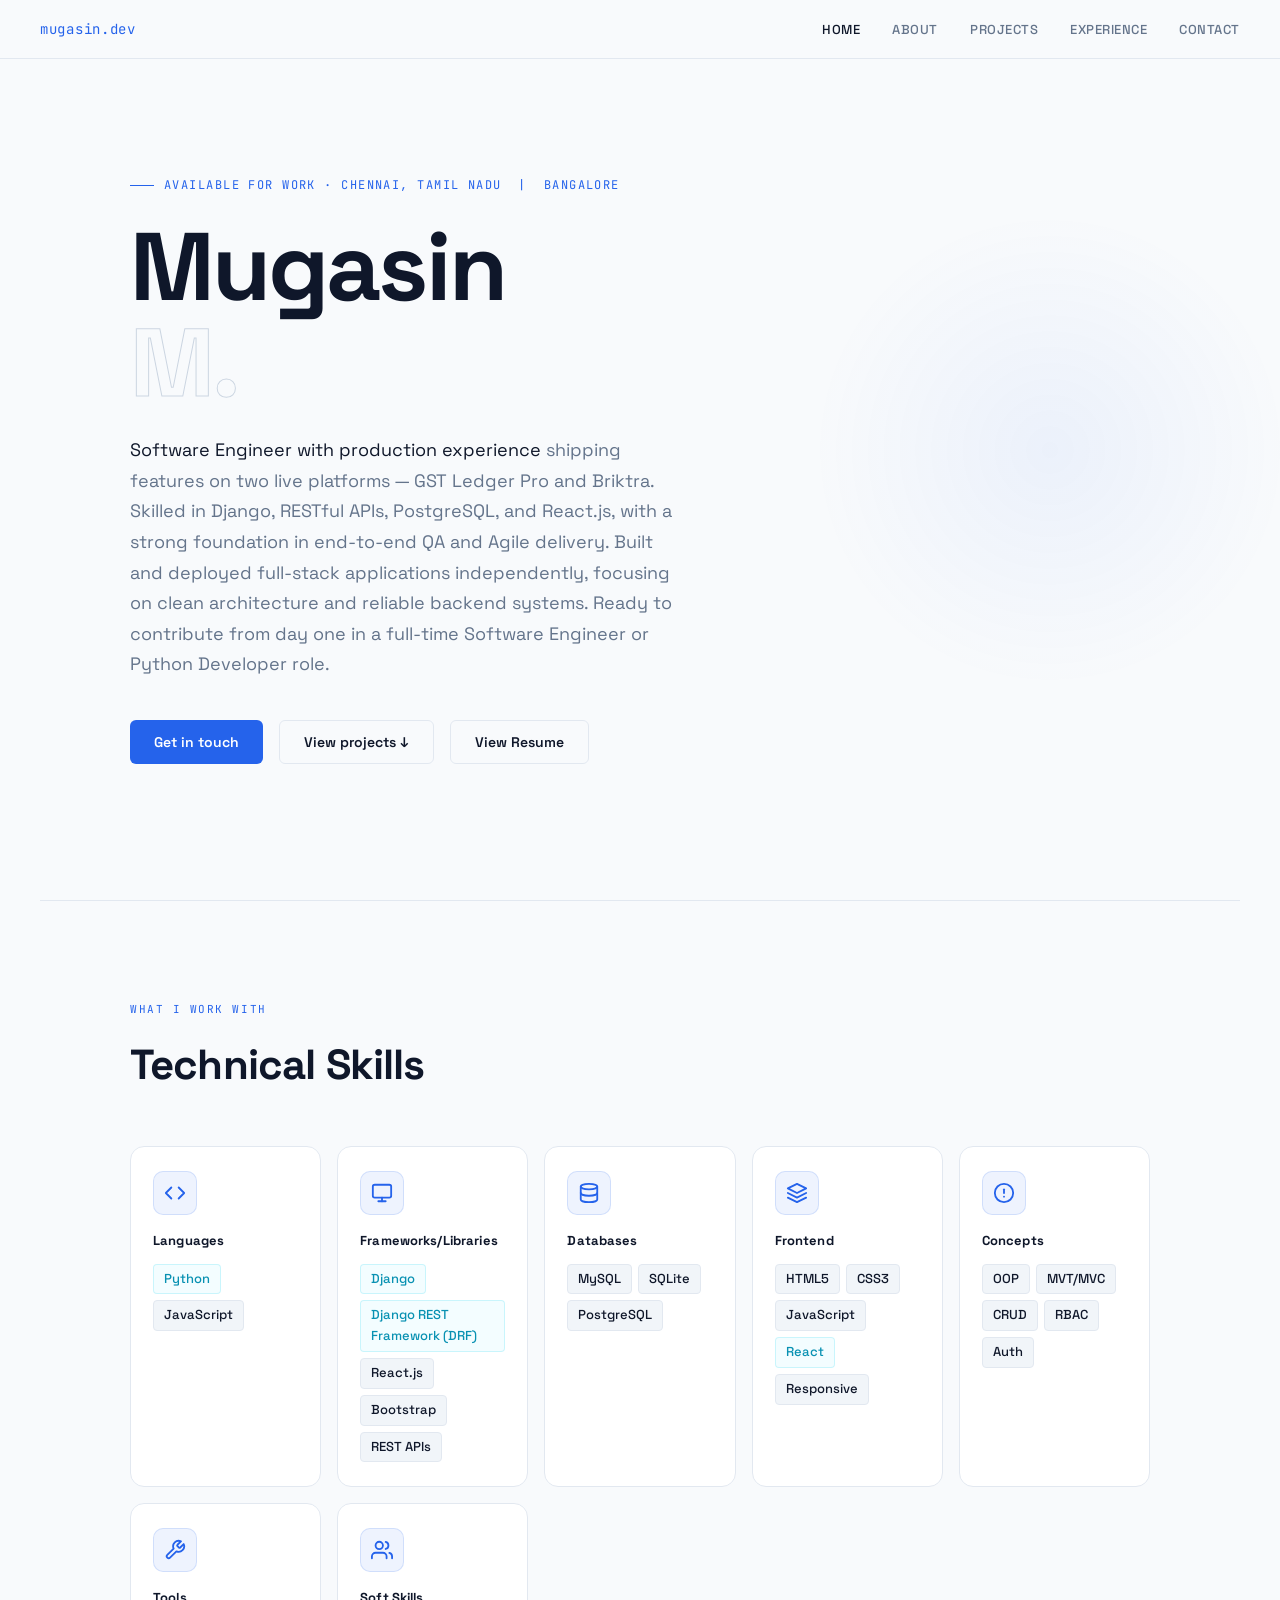
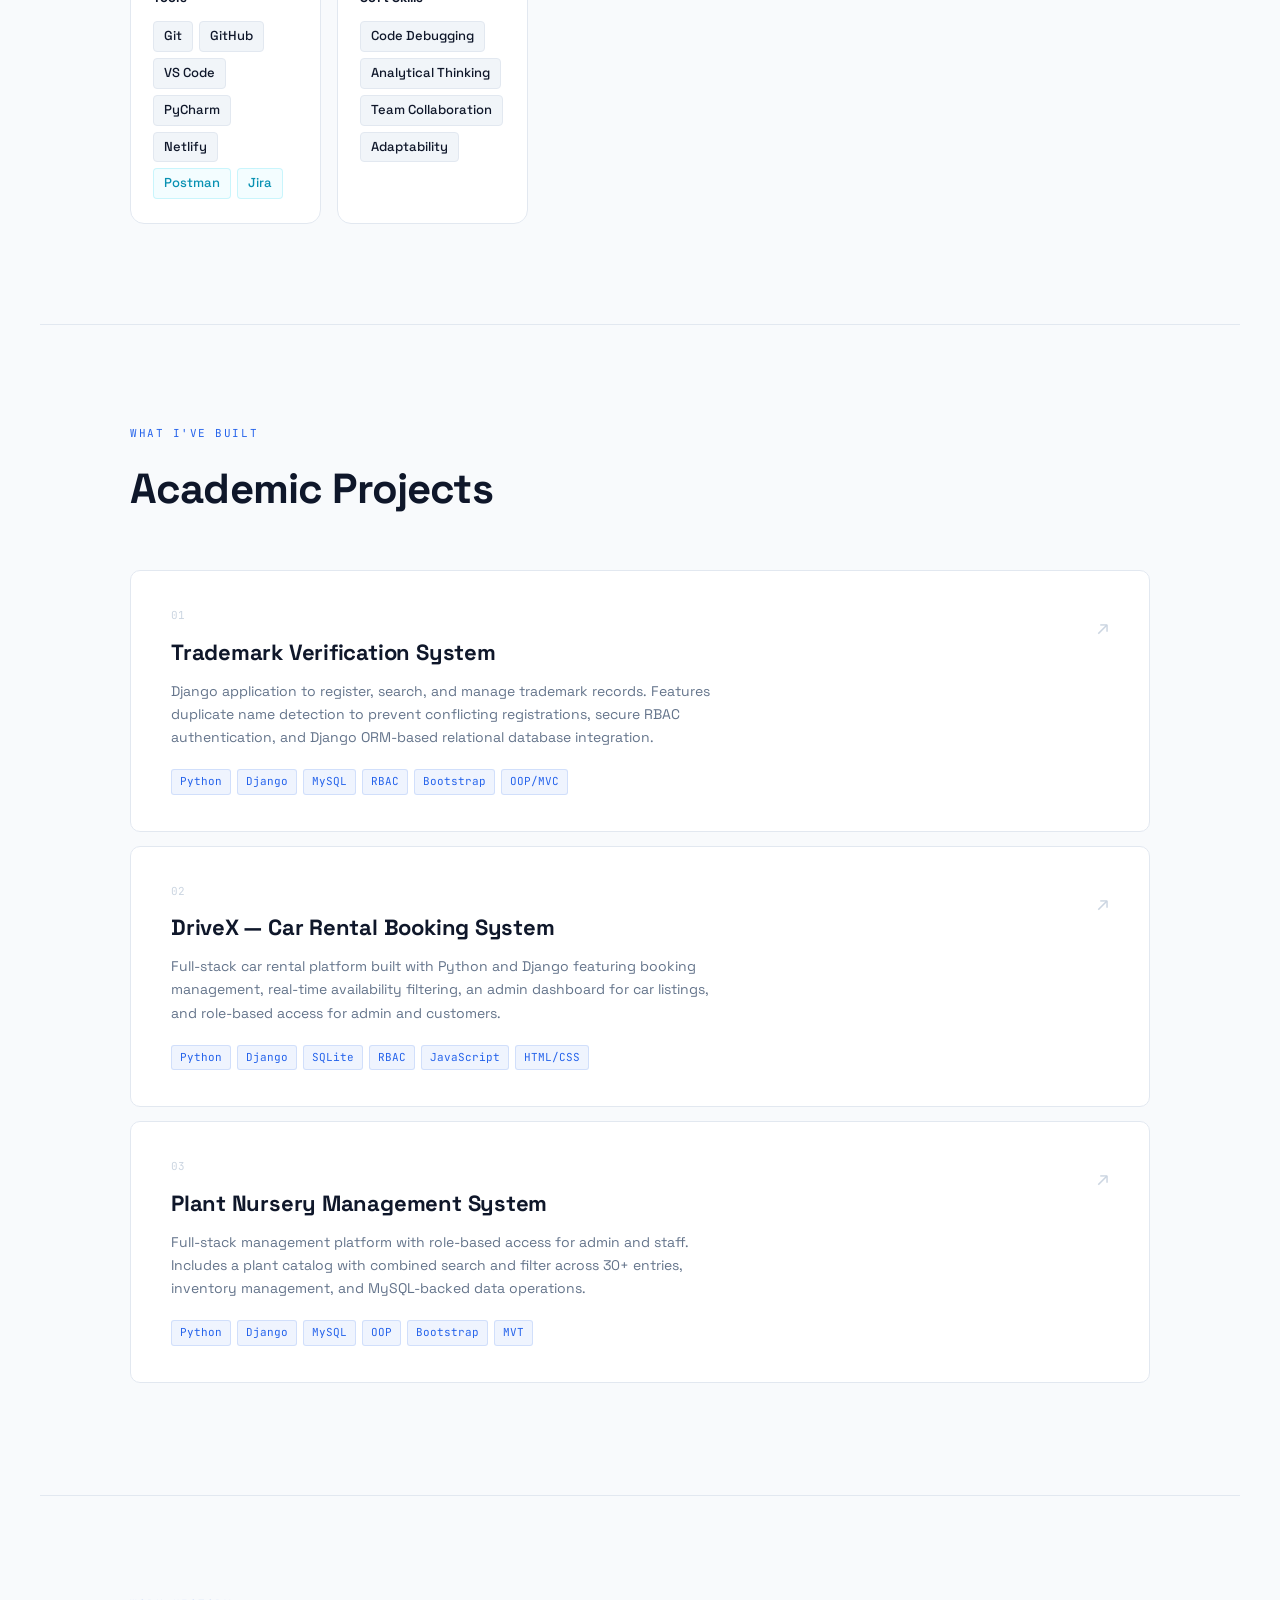
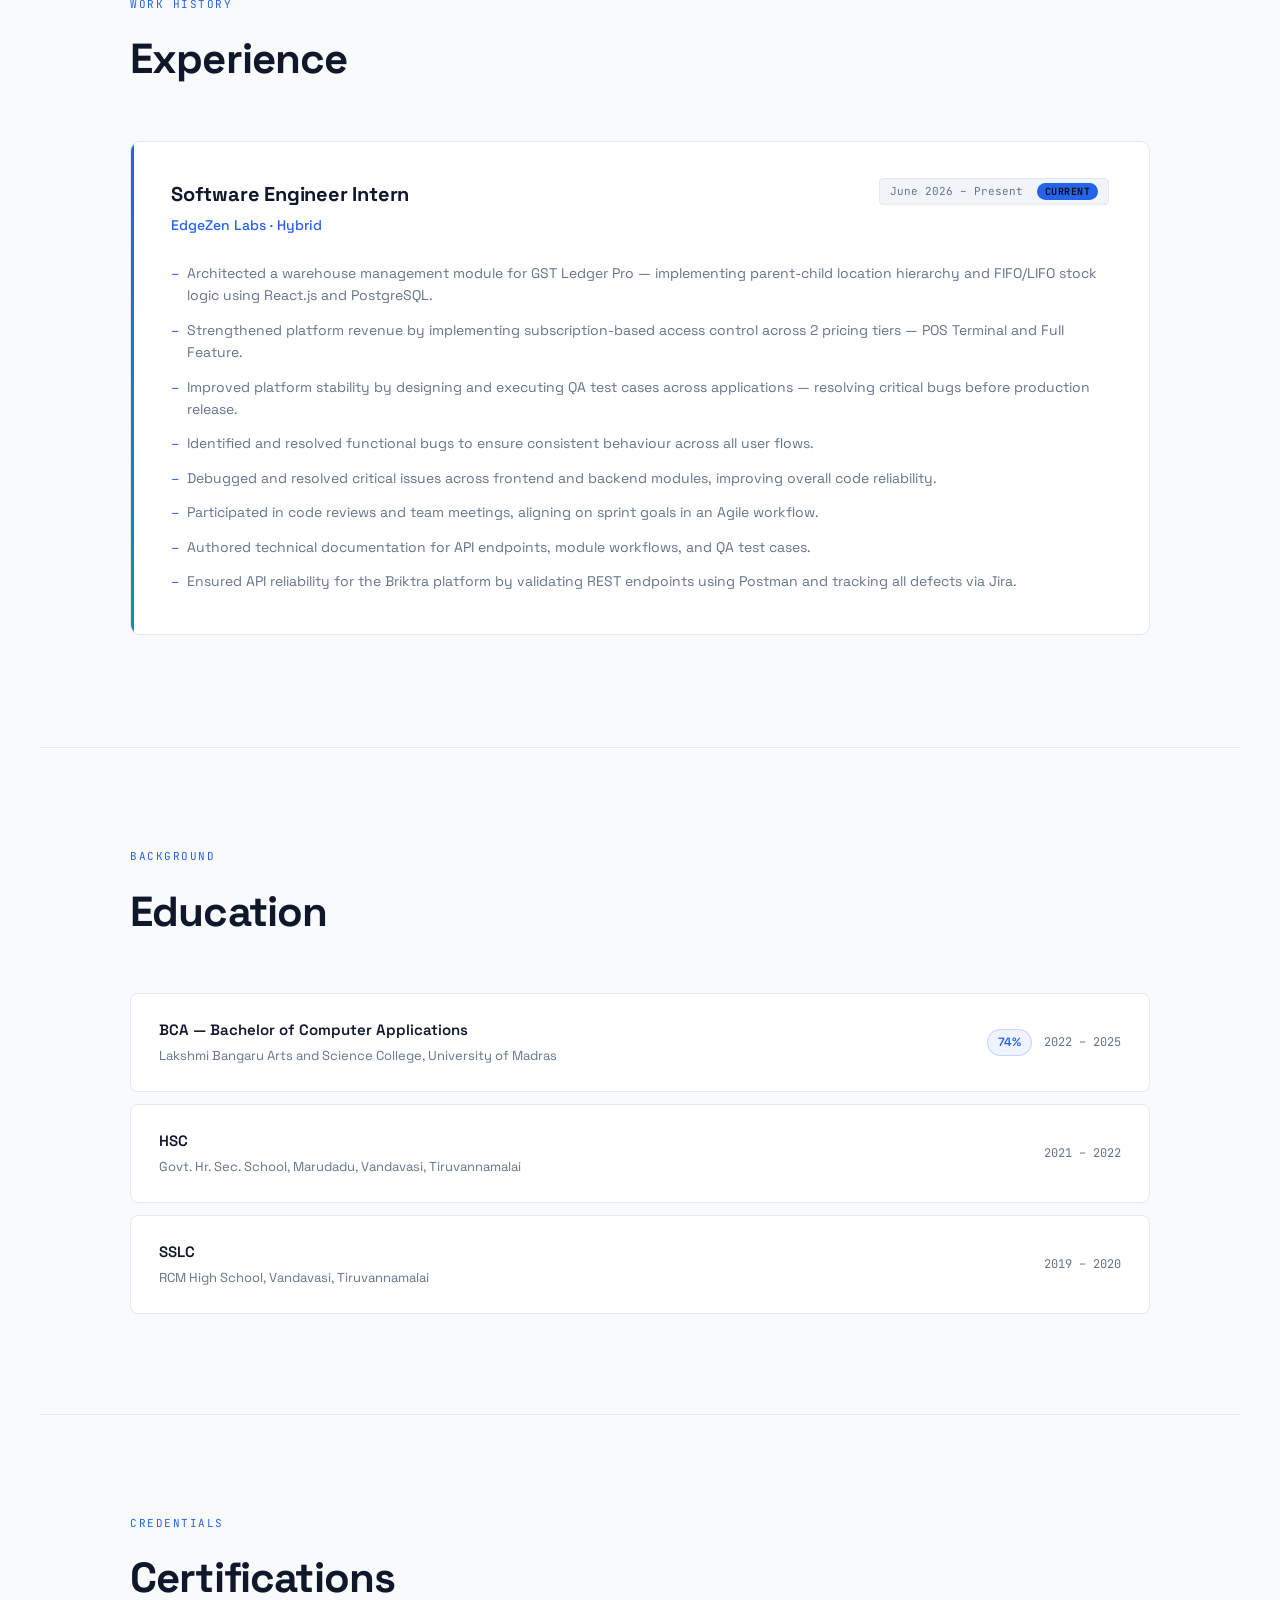
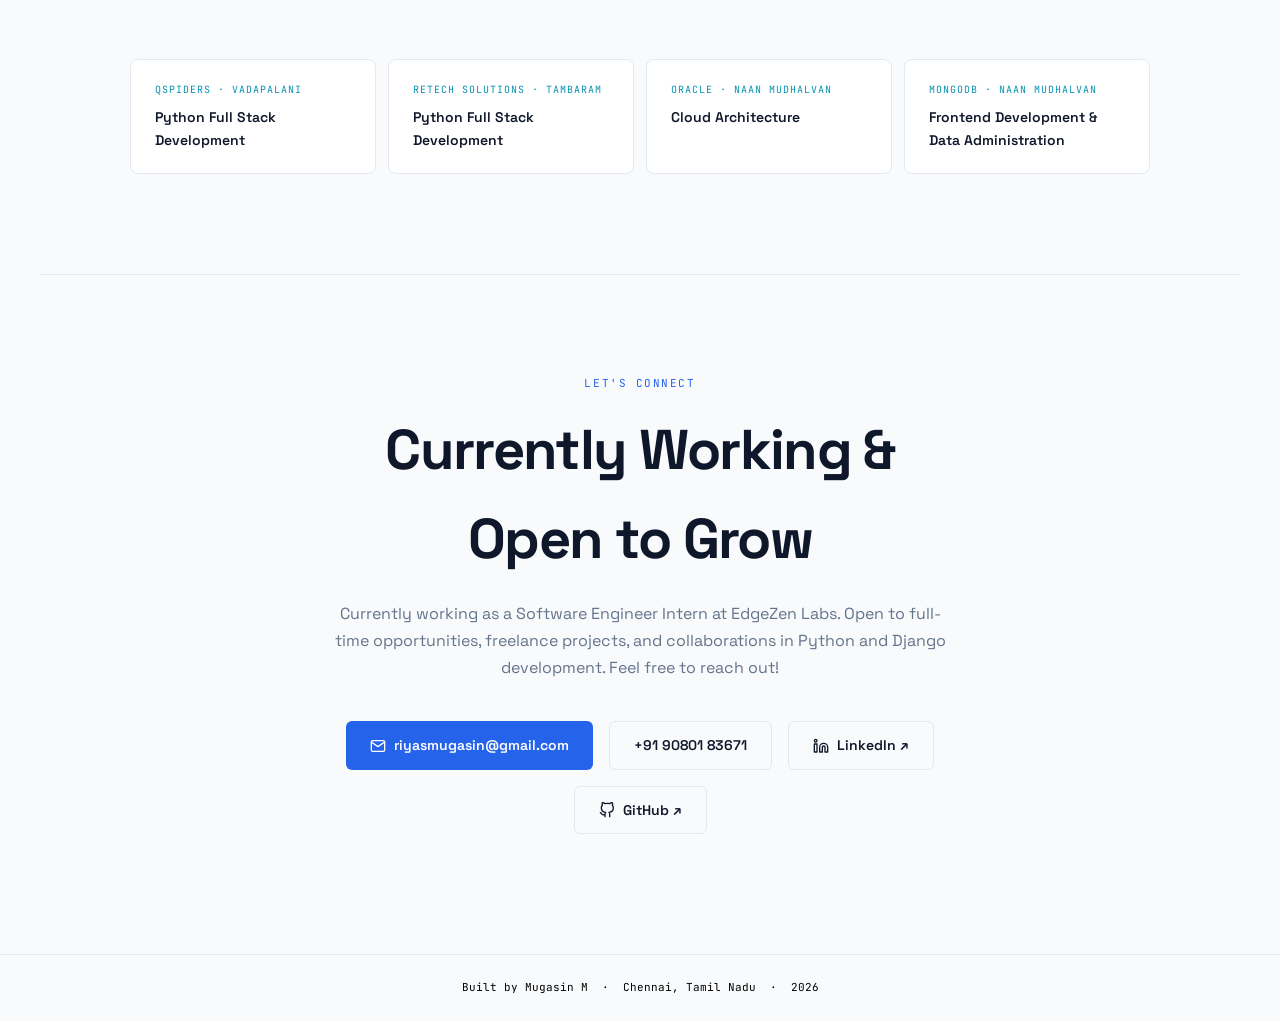
==== index.html @ c64a915b "first commit" ====
<!DOCTYPE html>
<html lang="en" data-theme="light">
<head>
<meta charset="UTF-8">
<meta name="viewport" content="width=device-width, initial-scale=1.0">
<title>Mugasin M — Software Engineer Intern</title>
<link rel="shortcut icon" href="favicon.ico" type="image/x-icon">
<link href="https://fonts.googleapis.com/css2?family=Space+Grotesk:wght@300;400;500;600;700&family=JetBrains+Mono:wght@400;500&display=swap" rel="stylesheet">
<link rel="stylesheet" href="style.css">
</head>
<body>

<nav>
  <div class="nav-logo">mugasin.dev</div>
  <ul class="nav-links">
    <li><a href="javascript:void(0)" onclick="navTo('home')">Home</a></li>
    <li><a href="javascript:void(0)" onclick="navTo('about')">About</a></li>
    <li><a href="javascript:void(0)" onclick="navTo('projects')">Projects</a></li>
    <li><a href="javascript:void(0)" onclick="navTo('experience')">Experience</a></li>
    <li><a href="javascript:void(0)" onclick="navTo('contact')">Contact</a></li>
  </ul>

  <button class="hamburger" id="hamburger" onclick="toggleMenu()" aria-label="Toggle menu">
    <span></span><span></span><span></span>
  </button>
</nav>

<!-- HERO -->
<div id="home" style="max-width:1100px;margin:0 auto;">
  <div class="hero">
    <div class="hero-tag">Available for work · Chennai, Tamil Nadu &nbsp;|&nbsp; Bangalore</div>
    <h1>
      <span class="name-first">Mugasin</span><br>
      <span class="name-last">M.</span>
    </h1>
    <p class="hero-desc">
      <span>Software Engineer with production experience</span> shipping features on two live platforms — GST Ledger Pro and Briktra.
      Skilled in Django, RESTful APIs, PostgreSQL, and React.js, with a strong foundation in end-to-end QA
      and Agile delivery. Built and deployed full-stack applications independently, focusing on clean architecture
      and reliable backend systems. Ready to contribute from day one in a full-time Software Engineer or Python Developer role.
    </p>
    <div class="hero-actions">
      <button class="btn btn-primary" onclick="openContact()">Get in touch</button>
      <button class="btn btn-outline" onclick="navTo('projects')">View projects ↓</button>
      <button class="btn btn-outline" onclick="openResume()">View Resume</button>
    </div>
  </div>
</div>

<hr class="divider">

<!-- SKILLS -->
<section id="about">
  <div class="section-eyebrow">What I work with</div>
  <h2 class="section-title">Technical Skills</h2>
  <div class="skills-grid">

    <div class="skill-cell">
      <div class="skill-icon">
        <svg width="22" height="22" viewBox="0 0 24 24" fill="none" stroke="var(--accent)" stroke-width="2" stroke-linecap="round" stroke-linejoin="round"><polyline points="16 18 22 12 16 6"/><polyline points="8 6 2 12 8 18"/></svg>
      </div>
      <div class="skill-cell-label">Languages</div>
      <div class="skill-tags">
        <span class="tag hl">Python</span>
        <span class="tag">JavaScript</span>
      </div>
    </div>

    <div class="skill-cell">
      <div class="skill-icon">
        <svg width="22" height="22" viewBox="0 0 24 24" fill="none" stroke="var(--accent)" stroke-width="2" stroke-linecap="round" stroke-linejoin="round"><rect x="2" y="3" width="20" height="14" rx="2"/><line x1="8" y1="21" x2="16" y2="21"/><line x1="12" y1="17" x2="12" y2="21"/></svg>
      </div>
      <div class="skill-cell-label">Frameworks/Libraries</div>
      <div class="skill-tags">
        <span class="tag hl">Django</span>
        <span class="tag hl">Django REST Framework (DRF)</span>
        <span class="tag">React.js</span>
        <span class="tag">Bootstrap</span>
        <span class="tag">REST APIs</span>

      </div>
    </div>

    <div class="skill-cell">
      <div class="skill-icon">
        <svg width="22" height="22" viewBox="0 0 24 24" fill="none" stroke="var(--accent)" stroke-width="2" stroke-linecap="round" stroke-linejoin="round"><ellipse cx="12" cy="5" rx="9" ry="3"/><path d="M21 12c0 1.66-4 3-9 3s-9-1.34-9-3"/><path d="M3 5v14c0 1.66 4 3 9 3s9-1.34 9-3V5"/></svg>
      </div>
      <div class="skill-cell-label">Databases</div>
      <div class="skill-tags">
        <span class="tag">MySQL</span>
        <span class="tag">SQLite</span>
        <span class="tag">PostgreSQL</span>
      </div>
    </div>

    <div class="skill-cell">
      <div class="skill-icon">
        <svg width="22" height="22" viewBox="0 0 24 24" fill="none" stroke="var(--accent)" stroke-width="2" stroke-linecap="round" stroke-linejoin="round"><path d="M12 2L2 7l10 5 10-5-10-5z"/><path d="M2 17l10 5 10-5"/><path d="M2 12l10 5 10-5"/></svg>
      </div>
      <div class="skill-cell-label">Frontend</div>
      <div class="skill-tags">
        <span class="tag">HTML5</span>
        <span class="tag">CSS3</span>
        <span class="tag">JavaScript</span>
        <span class="tag hl">React</span>
        <span class="tag">Responsive</span>
      </div>
    </div>

    <div class="skill-cell">
      <div class="skill-icon">
        <svg width="22" height="22" viewBox="0 0 24 24" fill="none" stroke="var(--accent)" stroke-width="2" stroke-linecap="round" stroke-linejoin="round"><circle cx="12" cy="12" r="10"/><line x1="12" y1="8" x2="12" y2="12"/><line x1="12" y1="16" x2="12.01" y2="16"/></svg>
      </div>
      <div class="skill-cell-label">Concepts</div>
      <div class="skill-tags">
        <span class="tag">OOP</span>
        <span class="tag">MVT/MVC</span>
        <span class="tag">CRUD</span>
        <span class="tag">RBAC</span>
        <span class="tag">Auth</span>
      </div>
    </div>

    <div class="skill-cell">
      <div class="skill-icon">
        <svg width="22" height="22" viewBox="0 0 24 24" fill="none" stroke="var(--accent)" stroke-width="2" stroke-linecap="round" stroke-linejoin="round"><path d="M14.7 6.3a1 1 0 0 0 0 1.4l1.6 1.6a1 1 0 0 0 1.4 0l3.77-3.77a6 6 0 0 1-7.94 7.94l-6.91 6.91a2.12 2.12 0 0 1-3-3l6.91-6.91a6 6 0 0 1 7.94-7.94l-3.76 3.76z"/></svg>
      </div>
      <div class="skill-cell-label">Tools</div>
      <div class="skill-tags">
        <span class="tag">Git</span>
        <span class="tag">GitHub</span>
        <span class="tag">VS Code</span>
        <span class="tag">PyCharm</span>
        <span class="tag">Netlify</span>
        <span class="tag hl">Postman</span>
        <span class="tag hl">Jira</span>
      </div>
    </div>

    <div class="skill-cell">
      <div class="skill-icon">
        <svg width="22" height="22" viewBox="0 0 24 24" fill="none" stroke="var(--accent)" stroke-width="2" stroke-linecap="round" stroke-linejoin="round"><path d="M17 21v-2a4 4 0 0 0-4-4H5a4 4 0 0 0-4 4v2"/><circle cx="9" cy="7" r="4"/><path d="M23 21v-2a4 4 0 0 0-3-3.87"/><path d="M16 3.13a4 4 0 0 1 0 7.75"/></svg>
      </div>
      <div class="skill-cell-label">Soft Skills</div>
      <div class="skill-tags">
        <span class="tag">Code Debugging</span>
        <span class="tag">Analytical Thinking</span>
        <span class="tag">Team Collaboration</span>
        <span class="tag">Adaptability</span>
      </div>
    </div>

  </div>
</section>

<hr class="divider">

<!-- PROJECTS -->
<section id="projects">
  <div class="section-eyebrow">What I've built</div>
  <h2 class="section-title">Academic Projects</h2>
  <div class="projects-list">

    <div class="project-card" onclick="openProject(0)" role="button" tabindex="0" aria-label="View Trademark Verification System details">
      <div>
        <div class="project-num">01</div>
        <div class="project-name">Trademark Verification System</div>
        <p class="project-desc">
          Django application to register, search, and manage trademark records. Features duplicate name detection to prevent conflicting registrations, secure RBAC authentication, and Django ORM-based relational database integration.
        </p>
        <div class="project-stack">
          <span class="stack-chip">Python</span>
          <span class="stack-chip">Django</span>
          <span class="stack-chip">MySQL</span>
          <span class="stack-chip">RBAC</span>
          <span class="stack-chip">Bootstrap</span>
          <span class="stack-chip">OOP/MVC</span>
        </div>
      </div>
      <div class="project-arrow">↗</div>
    </div>

    <div class="project-card" onclick="openProject(1)" role="button" tabindex="0" aria-label="View DriveX Car Rental Booking System details">
      <div>
        <div class="project-num">02</div>
        <div class="project-name">DriveX — Car Rental Booking System</div>
        <p class="project-desc">
          Full-stack car rental platform built with Python and Django featuring booking management, real-time availability filtering, an admin dashboard for car listings, and role-based access for admin and customers.
        </p>
        <div class="project-stack">
          <span class="stack-chip">Python</span>
          <span class="stack-chip">Django</span>
          <span class="stack-chip">SQLite</span>
          <span class="stack-chip">RBAC</span>
          <span class="stack-chip">JavaScript</span>
          <span class="stack-chip">HTML/CSS</span>
        </div>
      </div>
      <div class="project-arrow">↗</div>
    </div>

    <div class="project-card" onclick="openProject(2)" role="button" tabindex="0" aria-label="View Plant Nursery Management System details">
      <div>
        <div class="project-num">03</div>
        <div class="project-name">Plant Nursery Management System</div>
        <p class="project-desc">
          Full-stack management platform with role-based access for admin and staff. Includes a plant catalog with combined search and filter across 30+ entries, inventory management, and MySQL-backed data operations.
        </p>
        <div class="project-stack">
          <span class="stack-chip">Python</span>
          <span class="stack-chip">Django</span>
          <span class="stack-chip">MySQL</span>
          <span class="stack-chip">OOP</span>
          <span class="stack-chip">Bootstrap</span>
          <span class="stack-chip">MVT</span>
        </div>
      </div>
      <div class="project-arrow">↗</div>
    </div>

    

  </div>
</section>

<hr class="divider">

<!-- EXPERIENCE -->
<section id="experience">
  <div class="section-eyebrow">Work history</div>
  <h2 class="section-title">Experience</h2>

  <!-- EdgeZen Labs - Current -->
  <div class="exp-card" style="margin-bottom:12px;">
    <div class="exp-meta">
      <div>
        <div class="exp-role">Software Engineer Intern</div>
        <div class="exp-company">EdgeZen Labs · Hybrid</div>
      </div>
      <div class="exp-date">June 2026 – Present &nbsp;<span style="background:var(--accent);color:#0B0E13;font-size:10px;font-weight:700;padding:2px 8px;border-radius:20px;letter-spacing:0.05em;">CURRENT</span></div>
    </div>
    <ul class="exp-bullets">
      <li>Architected a warehouse management module for GST Ledger Pro — implementing parent-child location hierarchy and FIFO/LIFO stock logic using React.js and PostgreSQL.</li>
      <li>Strengthened platform revenue by implementing subscription-based access control across 2 pricing tiers — POS Terminal and Full Feature.</li>
      <li>Improved platform stability by designing and executing QA test cases across applications — resolving critical bugs before production release.</li>
      <li>Identified and resolved functional bugs to ensure consistent behaviour across all user flows.</li>
      <li>Debugged and resolved critical issues across frontend and backend modules, improving overall code reliability.</li>
      <li>Participated in code reviews and team meetings, aligning on sprint goals in an Agile workflow.</li>
      <li>Authored technical documentation for API endpoints, module workflows, and QA test cases.</li>
      <li>Ensured API reliability for the Briktra platform by validating REST endpoints using Postman and tracking all defects via Jira.</li>
    </ul>
  </div>
</section>

<hr class="divider">

<!-- EDUCATION -->
<section id="education">
  <div class="section-eyebrow">Background</div>
  <h2 class="section-title">Education</h2>
  <div class="edu-grid">
    <div class="edu-item">
      <div>
        <div class="edu-degree">BCA — Bachelor of Computer Applications</div>
        <div class="edu-school">Lakshmi Bangaru Arts and Science College, University of Madras</div>
      </div>
      <div style="display:flex;align-items:center;gap:12px;flex-wrap:wrap;">
        <span class="edu-badge">74%</span>
        <span class="edu-year">2022 – 2025</span>
      </div>
    </div>
    <div class="edu-item">
      <div>
        <div class="edu-degree">HSC</div>
        <div class="edu-school">Govt. Hr. Sec. School, Marudadu, Vandavasi, Tiruvannamalai</div>
      </div>
      <span class="edu-year">2021 – 2022</span>
    </div>
    <div class="edu-item">
      <div>
        <div class="edu-degree">SSLC</div>
        <div class="edu-school">RCM High School, Vandavasi, Tiruvannamalai</div>
      </div>
      <span class="edu-year">2019 – 2020</span>
    </div>
  </div>
</section>

<hr class="divider">

<!-- CERTIFICATIONS -->
<section id="certifications">
  <div class="section-eyebrow">Credentials</div>
  <h2 class="section-title">Certifications</h2>
  <div class="certs-grid">
    <div class="cert-card">
      <div class="cert-issuer">QSpiders · Vadapalani</div>
      <div class="cert-name">Python Full Stack Development</div>
    </div>
    <div class="cert-card">
      <div class="cert-issuer">RETECH Solutions · Tambaram</div>
      <div class="cert-name">Python Full Stack Development</div>
    </div>
    <div class="cert-card">
      <div class="cert-issuer">Oracle · Naan Mudhalvan</div>
      <div class="cert-name">Cloud Architecture</div>
    </div>
    <div class="cert-card">
      <div class="cert-issuer">MongoDB · Naan Mudhalvan</div>
      <div class="cert-name">Frontend Development & Data Administration</div>
    </div>
  </div>
</section>

<hr class="divider">

<!-- CONTACT -->
<div class="contact-section" id="contact">
  <div class="section-eyebrow" style="justify-content:center;display:flex;">Let's connect</div>
  <h2 class="contact-title">Currently Working & Open to Grow</h2>
  <p class="contact-sub">
    Currently working as a Software Engineer Intern at EdgeZen Labs. Open to full-time opportunities,
    freelance projects, and collaborations in Python and Django development.
    Feel free to reach out!
  </p>
  <div class="contact-links">
    <a href="https://mail.google.com/mail/?view=cm&to=riyasmugasin@gmail.com&su=Opportunity%20for%20Mugasin%20M&body=Hi%20Mugasin%2C%0A%0A" target="_blank" rel="noopener" class="btn btn-primary" style="display:inline-flex;align-items:center;gap:8px;"><svg width="16" height="16" viewBox="0 0 24 24" fill="none" stroke="currentColor" stroke-width="2" stroke-linecap="round" stroke-linejoin="round"><path d="M4 4h16c1.1 0 2 .9 2 2v12c0 1.1-.9 2-2 2H4c-1.1 0-2-.9-2-2V6c0-1.1.9-2 2-2z"/><polyline points="22,6 12,13 2,6"/></svg> riyasmugasin@gmail.com</a>
    <a href="tel:+919080183671" class="btn btn-outline">+91 90801 83671</a>
    <a href="https://www.linkedin.com/in/mugasin-m-12b684316" target="_blank" rel="noopener" class="btn btn-outline" style="display:inline-flex;align-items:center;gap:8px;"><svg width="16" height="16" viewBox="0 0 24 24" fill="none" stroke="currentColor" stroke-width="2" stroke-linecap="round" stroke-linejoin="round"><path d="M16 8a6 6 0 0 1 6 6v7h-4v-7a2 2 0 0 0-2-2 2 2 0 0 0-2 2v7h-4v-7a6 6 0 0 1 6-6z"/><rect x="2" y="9" width="4" height="12"/><circle cx="4" cy="4" r="2"/></svg> LinkedIn ↗</a>
    <a href="https://github.com/MUGASIN" target="_blank" rel="noopener" class="btn btn-outline" style="display:inline-flex;align-items:center;gap:8px;"><svg width="16" height="16" viewBox="0 0 24 24" fill="none" stroke="currentColor" stroke-width="2" stroke-linecap="round" stroke-linejoin="round"><path d="M9 19c-5 1.5-5-2.5-7-3m14 6v-3.87a3.37 3.37 0 0 0-.94-2.61c3.14-.35 6.44-1.54 6.44-7A5.44 5.44 0 0 0 20 4.77 5.07 5.07 0 0 0 19.91 1S18.73.65 16 2.48a13.38 13.38 0 0 0-7 0C6.27.65 5.09 1 5.09 1A5.07 5.07 0 0 0 5 4.77a5.44 5.44 0 0 0-1.5 3.78c0 5.42 3.3 6.61 6.44 7A3.37 3.37 0 0 0 9 18.13V22"/></svg> GitHub ↗</a>
  </div>
</div>

<footer>
  Built by Mugasin M &nbsp;·&nbsp; Chennai, Tamil Nadu &nbsp;·&nbsp; 2026
</footer>

<!-- PROJECT MODAL -->
<div id="project-modal" class="modal-overlay" onclick="closeModal('project-modal')">
  <div class="modal-box" onclick="event.stopPropagation()">
    <button class="modal-close" onclick="closeModal('project-modal')">✕</button>
    <div id="modal-num" class="project-num" style="margin-bottom:10px;"></div>
    <h3 id="modal-name" class="modal-title"></h3>
    <p id="modal-desc" class="modal-desc"></p>
    <div id="modal-features" class="modal-features"></div>
    <div id="modal-stack" class="project-stack" style="margin-top:20px;"></div>
    <div class="modal-actions">
      <button id="modal-github" class="btn btn-outline" style="font-size:13px;" onclick="openGitHub()">View on GitHub ↗</button>
    </div>
  </div>
</div>

<!-- CONTACT MODAL -->
<div id="contact-modal" class="modal-overlay" onclick="closeModal('contact-modal')">
  <div class="modal-box" onclick="event.stopPropagation()">
    <button class="modal-close" onclick="closeModal('contact-modal')">✕</button>
    <div class="section-eyebrow" style="margin-bottom:8px;">Let's connect</div>
    <h3 class="modal-title">Get in touch</h3>
    <p class="modal-desc">I'm actively looking for entry-level Python/Django roles in Chennai. Reach out via any channel below.</p>
    <div class="contact-options">
      <button class="contact-option" onclick="handleContact('email')">
        <span class="contact-icon"><svg width="18" height="18" viewBox="0 0 24 24" fill="none" stroke="currentColor" stroke-width="2" stroke-linecap="round" stroke-linejoin="round"><path d="M4 4h16c1.1 0 2 .9 2 2v12c0 1.1-.9 2-2 2H4c-1.1 0-2-.9-2-2V6c0-1.1.9-2 2-2z"/><polyline points="22,6 12,13 2,6"/></svg></span>
        <div>
          <div class="contact-option-label">Email</div>
          <div class="contact-option-val">riyasmugasin@gmail.com</div>
        </div>
      </a>
      <button class="contact-option" onclick="handleContact('phone')">
        <span class="contact-icon"><svg width="18" height="18" viewBox="0 0 24 24" fill="none" stroke="currentColor" stroke-width="2" stroke-linecap="round" stroke-linejoin="round"><path d="M22 16.92v3a2 2 0 0 1-2.18 2 19.79 19.79 0 0 1-8.63-3.07A19.5 19.5 0 0 1 4.69 13a19.79 19.79 0 0 1-3.07-8.67A2 2 0 0 1 3.6 2.18h3a2 2 0 0 1 2 1.72c.127.96.361 1.903.7 2.81a2 2 0 0 1-.45 2.11L7.91 9.91a16 16 0 0 0 6.09 6.09l1.27-1.27a2 2 0 0 1 2.11-.45c.907.339 1.85.573 2.81.7A2 2 0 0 1 22 16.92z"/></svg></span>
        <div>
          <div class="contact-option-label">Phone</div>
          <div class="contact-option-val">+91 90801 83671</div>
        </div>
      </a>
      <button class="contact-option" onclick="handleContact('linkedin')">
        <span class="contact-icon"><svg width="18" height="18" viewBox="0 0 24 24" fill="none" stroke="currentColor" stroke-width="2" stroke-linecap="round" stroke-linejoin="round"><path d="M16 8a6 6 0 0 1 6 6v7h-4v-7a2 2 0 0 0-2-2 2 2 0 0 0-2 2v7h-4v-7a6 6 0 0 1 6-6z"/><rect x="2" y="9" width="4" height="12"/><circle cx="4" cy="4" r="2"/></svg></span>
        <div>
          <div class="contact-option-label">LinkedIn</div>
          <div class="contact-option-val">mugasin-m-12b684316</div>
        </div>
      </a>
      <button class="contact-option" onclick="handleContact('github')">
        <span class="contact-icon"><svg width="18" height="18" viewBox="0 0 24 24" fill="none" stroke="currentColor" stroke-width="2" stroke-linecap="round" stroke-linejoin="round"><path d="M9 19c-5 1.5-5-2.5-7-3m14 6v-3.87a3.37 3.37 0 0 0-.94-2.61c3.14-.35 6.44-1.54 6.44-7A5.44 5.44 0 0 0 20 4.77 5.07 5.07 0 0 0 19.91 1S18.73.65 16 2.48a13.38 13.38 0 0 0-7 0C6.27.65 5.09 1 5.09 1A5.07 5.07 0 0 0 5 4.77a5.44 5.44 0 0 0-1.5 3.78c0 5.42 3.3 6.61 6.44 7A3.37 3.37 0 0 0 9 18.13V22"/></svg></span>
        <div>
          <div class="contact-option-label">GitHub</div>
          <div class="contact-option-val">github.com/MUGASIN</div>
        </div>
      </a>
    </div>
    <div class="modal-actions">
      <button class="btn btn-primary" style="width:100%;justify-content:center;" onclick="sendEmail()">Send an email</button>
    </div>
  </div>
</div>

  <script src="script.js"></script>
</body>
</html>
---- style.css ----
:root {
    --bg: #F8FAFC;
    --surface: #FFFFFF;
    --surface2: #F1F5F9;
    --border: #E2E8F0;
    --accent: #2563EB;
    --accent2: #0891B2;
    --text: #0F172A;
    --muted: #64748B;
    --dim: #CBD5E1;
  }

  *, *::before, *::after { box-sizing: border-box; margin: 0; padding: 0; }

  html {
    scroll-behavior: smooth;
    overflow-x: hidden;
    width: 100%;
    max-width: 100%;
  }

  body {
    background: var(--bg);
    color: var(--text);
    font-family: 'Space Grotesk', sans-serif;
    font-size: 16px;
    line-height: 1.6;
    overflow-x: hidden;
    width: 100%;
    max-width: 100%;
    position: relative;
  }

  /* NAV */
  nav {
    position: fixed; top: 0; left: 0; right: 0;
    z-index: 100;
    display: flex; align-items: center; justify-content: space-between;
    padding: 16px 40px;
    background: rgba(11,14,19,0.85);
    backdrop-filter: blur(12px);
    border-bottom: 1px solid var(--border);
  }
  .nav-logo {
    font-family: 'JetBrains Mono', monospace;
    font-size: 14px;
    color: var(--accent);
    letter-spacing: 0.05em;
  }
  .nav-links { display: flex; gap: 32px; list-style: none; }
  .nav-links a {
    color: var(--muted);
    text-decoration: none;
    font-size: 13px;
    font-weight: 500;
    letter-spacing: 0.04em;
    text-transform: uppercase;
    transition: color 0.2s;
  }
  .nav-links a:hover { color: var(--text); }

  /* HERO */
  .hero {
    min-height: 100vh;
    display: flex; flex-direction: column; justify-content: center;
    padding: 120px 40px 80px;
    max-width: 1100px;
    margin: 0 auto;
    position: relative;
  }
  .hero-tag {
    font-family: 'JetBrains Mono', monospace;
    font-size: 12px;
    color: var(--accent);
    letter-spacing: 0.12em;
    text-transform: uppercase;
    margin-bottom: 24px;
    display: flex; align-items: center; gap: 10px;
  }
  .hero-tag::before {
    content: '';
    display: inline-block;
    width: 24px; height: 1px;
    background: var(--accent);
  }
  h1 {
    font-size: clamp(48px, 8vw, 96px);
    font-weight: 700;
    line-height: 1.0;
    letter-spacing: -0.03em;
    margin-bottom: 24px;
  }
  h1 .name-first { color: var(--text); }
  h1 .name-last {
    color: transparent;
    -webkit-text-stroke: 1px var(--dim);
  }
  .hero-desc {
    font-size: 18px;
    color: var(--muted);
    max-width: 560px;
    line-height: 1.7;
    margin-bottom: 40px;
  }
  .hero-desc span { color: var(--text); }
  .hero-actions { display: flex; gap: 16px; flex-wrap: wrap; }
  .btn {
    display: inline-flex; align-items: center; gap: 8px;
    padding: 12px 24px;
    border-radius: 6px;
    font-family: 'Space Grotesk', sans-serif;
    font-size: 14px;
    font-weight: 600;
    text-decoration: none;
    cursor: pointer;
    transition: all 0.2s;
    border: none;
  }
  .btn-primary {
    background: var(--accent);
    color: #FFFFFF;
  }
  .btn-primary:hover { filter: brightness(1.1); transform: translateY(-1px); }
  .btn-outline {
    background: transparent;
    color: var(--text);
    border: 1px solid var(--border);
  }
  .btn-outline:hover { border-color: var(--muted); }

  .hero-stats {
    display: flex; gap: 48px; margin-top: 64px;
    flex-wrap: wrap;
  }
  .stat-item { }
  .stat-num {
    font-size: 36px;
    font-weight: 700;
    color: var(--accent);
    line-height: 1;
  }
  .stat-label {
    font-size: 12px;
    color: var(--muted);
    letter-spacing: 0.06em;
    text-transform: uppercase;
    margin-top: 4px;
  }

  /* Grid bg decoration */
  .hero::after {
    content: '';
    position: absolute; right: -100px; top: 50%; transform: translateY(-50%);
    width: 480px; height: 480px;
    background: radial-gradient(circle, rgba(37,99,235,0.06) 0%, transparent 70%);
    pointer-events: none;
  }

  /* SECTIONS */
  section {
    padding: 100px 40px;
    max-width: 1100px;
    margin: 0 auto;
  }
  .section-eyebrow {
    font-family: 'JetBrains Mono', monospace;
    font-size: 11px;
    color: var(--accent);
    letter-spacing: 0.14em;
    text-transform: uppercase;
    margin-bottom: 12px;
  }
  .section-title {
    font-size: clamp(28px, 4vw, 42px);
    font-weight: 700;
    letter-spacing: -0.02em;
    margin-bottom: 48px;
    color: var(--text);
  }
  .divider {
    border: none;
    border-top: 1px solid var(--border);
    margin: 0 40px;
  }

  /* SKILLS */
  .skills-grid {
    display: grid;
    grid-template-columns: repeat(auto-fit, minmax(160px, 1fr));
    gap: 16px;
  }
  .skill-cell {
    background: var(--surface);
    border: 1px solid var(--border);
    border-radius: 14px;
    padding: 24px 22px;
    transition: border-color 0.25s, transform 0.25s, box-shadow 0.25s;
    position: relative;
    overflow: hidden;
  }
  .skill-cell::before {
    content: '';
    position: absolute; top: 0; left: 0; right: 0;
    height: 3px;
    background: linear-gradient(90deg, var(--accent), var(--accent2));
    opacity: 0;
    transition: opacity 0.25s;
  }
  .skill-cell:hover {
    border-color: var(--accent);
    transform: translateY(-4px);
    box-shadow: 0 8px 24px rgba(0,0,0,0.2);
  }
  .skill-cell:hover::before { opacity: 1; }
  .skill-icon {
    width: 44px; height: 44px;
    border-radius: 10px;
    background: rgba(37,99,235,0.08);
    border: 1px solid rgba(37,99,235,0.15);
    display: flex; align-items: center; justify-content: center;
    margin-bottom: 16px;
    font-size: 20px;
  }
  .skill-cell-label {
    font-size: 13px;
    font-weight: 700;
    color: var(--text);
    letter-spacing: 0.01em;
    margin-bottom: 12px;
  }
  .skill-tags { display: flex; flex-wrap: wrap; gap: 6px; }
  .tag {
    font-size: 13px;
    font-weight: 500;
    padding: 4px 10px;
    border-radius: 4px;
    background: var(--surface2);
    color: var(--text);
    border: 1px solid var(--border);
  }
  .tag.hl { color: var(--accent2); border-color: rgba(34,211,238,0.2); background: rgba(34,211,238,0.05); }

  /* PROJECTS */
  .projects-list { display: flex; flex-direction: column; gap: 2px; }
  .project-card {
    background: var(--surface);
    border: 1px solid var(--border);
    border-radius: 10px;
    padding: 36px 40px;
    display: grid;
    grid-template-columns: 1fr auto;
    gap: 24px;
    align-items: start;
    transition: border-color 0.2s, background 0.2s;
    text-decoration: none;
    color: inherit;
    margin-bottom: 12px;
  }
  .project-card:hover {
    border-color: var(--accent);
    background: var(--surface2);
  }
  .project-num {
    font-family: 'JetBrains Mono', monospace;
    font-size: 11px;
    color: var(--dim);
    margin-bottom: 10px;
  }
  .project-name {
    font-size: 22px;
    font-weight: 700;
    letter-spacing: -0.01em;
    margin-bottom: 10px;
  }
  .project-desc {
    font-size: 14px;
    color: var(--muted);
    line-height: 1.65;
    max-width: 560px;
    margin-bottom: 20px;
  }
  .project-stack { display: flex; flex-wrap: wrap; gap: 6px; }
  .stack-chip {
    font-family: 'JetBrains Mono', monospace;
    font-size: 11px;
    padding: 3px 8px;
    border-radius: 3px;
    background: rgba(37,99,235,0.07);
    color: var(--accent);
    border: 1px solid rgba(37,99,235,0.15);
  }
  .project-arrow {
    font-size: 20px;
    color: var(--dim);
    transition: color 0.2s, transform 0.2s;
    margin-top: 4px;
  }
  .project-card:hover .project-arrow { color: var(--accent); transform: translate(2px,-2px); }

  /* EXPERIENCE */
  .exp-card {
    border: 1px solid var(--border);
    border-radius: 10px;
    padding: 36px 40px;
    background: var(--surface);
    position: relative;
    overflow: hidden;
  }
  .exp-card::before {
    content: '';
    position: absolute; left: 0; top: 0; bottom: 0;
    width: 3px;
    background: linear-gradient(to bottom, var(--accent), var(--accent2));
  }
  .exp-meta {
    display: flex; justify-content: space-between; align-items: flex-start;
    flex-wrap: wrap; gap: 12px;
    margin-bottom: 20px;
  }
  .exp-role { font-size: 20px; font-weight: 700; letter-spacing: -0.01em; }
  .exp-company { color: var(--accent); font-size: 14px; font-weight: 500; margin-top: 4px; }
  .exp-date {
    font-family: 'JetBrains Mono', monospace;
    font-size: 11px;
    color: var(--muted);
    background: var(--surface2);
    padding: 4px 10px;
    border-radius: 4px;
    border: 1px solid var(--border);
    white-space: nowrap;
  }
  .exp-bullets { list-style: none; }
  .exp-bullets li {
    font-size: 14px;
    color: var(--muted);
    padding: 6px 0;
    padding-left: 16px;
    position: relative;
    line-height: 1.6;
  }
  .exp-bullets li::before {
    content: '–';
    position: absolute; left: 0;
    color: var(--accent);
  }

  /* EDUCATION */
  .edu-grid { display: grid; gap: 12px; }
  .edu-item {
    background: var(--surface);
    border: 1px solid var(--border);
    border-radius: 8px;
    padding: 24px 28px;
    display: flex; justify-content: space-between; align-items: center;
    gap: 16px; flex-wrap: wrap;
    transition: border-color 0.2s;
  }
  .edu-item:hover { border-color: var(--dim); }
  .edu-degree { font-size: 15px; font-weight: 600; margin-bottom: 4px; }
  .edu-school { font-size: 13px; color: var(--muted); }
  .edu-year {
    font-family: 'JetBrains Mono', monospace;
    font-size: 12px;
    color: var(--muted);
    white-space: nowrap;
  }
  .edu-badge {
    font-size: 12px;
    font-weight: 600;
    color: var(--accent);
    background: rgba(37,99,235,0.08);
    border: 1px solid rgba(37,99,235,0.2);
    padding: 3px 10px;
    border-radius: 20px;
  }

  /* CERTS */
  .certs-grid { display: grid; grid-template-columns: repeat(auto-fit, minmax(180px, 1fr)); gap: 12px; }
  .cert-card {
    background: var(--surface);
    border: 1px solid var(--border);
    border-radius: 8px;
    padding: 22px 24px;
    transition: border-color 0.2s;
  }
  .cert-card:hover { border-color: var(--dim); }
  .cert-issuer {
    font-family: 'JetBrains Mono', monospace;
    font-size: 10px;
    color: var(--accent2);
    letter-spacing: 0.1em;
    text-transform: uppercase;
    margin-bottom: 8px;
  }
  .cert-name { font-size: 14px; font-weight: 600; color: var(--text); }

  /* CONTACT */
  .contact-section {
    text-align: center;
    padding: 100px 40px 120px;
    max-width: 700px;
    margin: 0 auto;
  }
  .contact-title {
    font-size: clamp(32px, 5vw, 56px);
    font-weight: 700;
    letter-spacing: -0.03em;
    margin-bottom: 16px;
  }
  .contact-sub {
    font-size: 16px;
    color: var(--muted);
    margin-bottom: 40px;
    line-height: 1.7;
  }
  .contact-links { display: flex; justify-content: center; gap: 16px; flex-wrap: wrap; }

  /* FOOTER */
  footer {
    border-top: 1px solid var(--border);
    text-align: center;
    padding: 24px;
    font-family: 'JetBrains Mono', monospace;
    font-size: 11px;
    color: #000000;
  }

  @media (max-width: 768px) {
    nav { padding: 14px 20px; }
    .nav-links { display: none !important; }
    .nav-links.open { display: flex !important; flex-direction: column; position: fixed; top: 58px; left: 0; right: 0; background: var(--surface); border-bottom: 1px solid var(--border); padding: 16px 20px; gap: 0; z-index: 999; }
    .nav-links.open li { border-bottom: 1px solid var(--border); }
    .nav-links.open li:last-child { border-bottom: none; }
    .nav-links.open a { display: block; padding: 14px 0; font-size: 15px; color: var(--text); }
    .hamburger { display: flex !important; }
    .hero, section { padding-left: 20px; padding-right: 20px; }
    .project-card { grid-template-columns: 1fr; padding: 24px; }
    .exp-card { padding: 24px; }
    .hero-stats { gap: 32px; }
    .divider { margin: 0 20px; }
    .contact-section { padding: 80px 20px 100px; }
    .exp-date { white-space: normal; }
    .edu-year { white-space: normal; }
    .edu-item { padding: 20px; }
    .skills-grid { grid-template-columns: repeat(auto-fit, minmax(140px, 1fr)); }
  }

  /* Fade-in animation */
  @keyframes fadeUp {
    from { opacity: 0; transform: translateY(20px); }
    to { opacity: 1; transform: translateY(0); }
  }
  .hero > * { animation: fadeUp 0.6s ease both; }
  .hero > *:nth-child(1) { animation-delay: 0.1s; }
  .hero > *:nth-child(2) { animation-delay: 0.2s; }
  .hero > *:nth-child(3) { animation-delay: 0.3s; }
  .hero > *:nth-child(4) { animation-delay: 0.4s; }
  .hero > *:nth-child(5) { animation-delay: 0.5s; }

  @media (prefers-reduced-motion: reduce) {
    .hero > * { animation: none; }
  }

  /* ── THEMES ─────────────────────────────────────────────────── */
  :root[data-theme="dark"] {
    --bg: #0B0E13;
    --surface: #12161D;
    --surface2: #1A1F2A;
    --border: #232A36;
    --accent: #60A5FA;
    --accent2: #22D3EE;
    --text: #E8EDF5;
    --muted: #6B7A90;
    --dim: #3A4455;
  }
  :root[data-theme="light"] {
    --bg: #F8FAFC;
    --surface: #FFFFFF;
    --surface2: #F1F5F9;
    --border: #E2E8F0;
    --accent: #2563EB;
    --accent2: #0891B2;
    --text: #0F172A;
    --muted: #64748B;
    --dim: #CBD5E1;
  }
  [data-theme="light"] nav {
    background: rgba(248,250,252,0.92) !important;
  }
  [data-theme="light"] body {
    background: var(--bg);
    color: var(--text);
  }

  /* HAMBURGER */
  .hamburger {
    display: none;
    flex-direction: column;
    gap: 5px;
    background: none;
    border: none;
    cursor: pointer;
    padding: 4px;
    flex-shrink: 0;
  }
  .hamburger span {
    display: block;
    width: 22px; height: 2px;
    background: var(--text);
    border-radius: 2px;
    transition: all 0.3s;
  }
  .hamburger.active span:nth-child(1) { transform: translateY(7px) rotate(45deg); }
  .hamburger.active span:nth-child(2) { opacity: 0; }
  .hamburger.active span:nth-child(3) { transform: translateY(-7px) rotate(-45deg); }

  /* THEME TOGGLE BUTTON */
  .theme-toggle {
    background: none;
    border: none;
    color: var(--text);
    width: 36px; height: 36px;
    border-radius: 8px;
    cursor: pointer;
    display: flex; align-items: center; justify-content: center;
    transition: color 0.2s, transform 0.3s;
    flex-shrink: 0;
    padding: 0;
  }
  .theme-toggle:hover {
    color: var(--accent);
    transform: rotate(25deg);
  }


  .nav-links a.active { color: var(--text); }

  .reveal {
    opacity: 0;
    transform: translateY(28px);
    transition: opacity 0.55s ease, transform 0.55s ease;
  }
  .reveal.visible {
    opacity: 1;
    transform: translateY(0);
  }


  /* MODAL */
  .modal-overlay {
    display: none;
    position: fixed; inset: 0;
    background: rgba(0,0,0,0.7);
    backdrop-filter: blur(6px);
    z-index: 999;
    align-items: center;
    justify-content: center;
    padding: 20px;
  }
  .modal-overlay.open { display: flex; }
  .modal-box {
    background: var(--surface);
    border: 1px solid var(--border);
    border-radius: 14px;
    padding: 40px;
    max-width: 560px;
    width: 100%;
    position: relative;
    animation: modalIn 0.25s ease both;
  }
  @keyframes modalIn {
    from { opacity:0; transform: scale(0.95) translateY(12px); }
    to   { opacity:1; transform: scale(1) translateY(0); }
  }
  .modal-close {
    position: absolute; top: 16px; right: 20px;
    background: none; border: none;
    color: var(--muted); font-size: 18px;
    cursor: pointer; line-height: 1;
    transition: color 0.2s;
    font-family: 'Space Grotesk', sans-serif;
  }
  .modal-close:hover { color: var(--text); }
  .modal-title {
    font-size: 22px; font-weight: 700;
    letter-spacing: -0.01em;
    margin-bottom: 12px;
  }
  .modal-desc {
    font-size: 14px; color: var(--muted);
    line-height: 1.7; margin-bottom: 20px;
  }
  .modal-features { display: flex; flex-direction: column; gap: 8px; }
  .modal-feature {
    display: flex; align-items: flex-start; gap: 10px;
    font-size: 13px; color: var(--muted); line-height: 1.5;
  }
  .modal-feature::before {
    content: '→';
    color: var(--accent);
    flex-shrink: 0;
    margin-top: 1px;
  }
  .modal-actions { margin-top: 24px; display: flex; gap: 10px; }

  /* CONTACT OPTIONS */
  .contact-options { display: flex; flex-direction: column; gap: 8px; margin-bottom: 4px; }
  .contact-option {
    background: var(--surface2);
    border: 1px solid var(--border);
    border-radius: 8px;
    text-align: left;
    width: 100%;
    font-family: 'Space Grotesk', sans-serif;
    cursor: pointer;
    display: flex; align-items: center; gap: 16px;
    background: var(--surface2);
    border: 1px solid var(--border);
    border-radius: 8px;
    padding: 14px 18px;
    text-decoration: none;
    color: inherit;
    transition: border-color 0.2s, background 0.2s;
  }
  .contact-option:hover { border-color: var(--accent); background: rgba(37,99,235,0.04); }
  .contact-icon {
    width: 36px; height: 36px;
    background: var(--border);
    border-radius: 8px;
    display: flex; align-items: center; justify-content: center;
    font-size: 14px; font-weight: 700;
    color: var(--accent);
    flex-shrink: 0;
  }
  .contact-option-label { font-size: 11px; color: var(--muted); text-transform: uppercase; letter-spacing: 0.06em; margin-bottom: 2px; }
  .contact-option-val { font-size: 13px; font-weight: 500; color: var(--text); }

  /* make project-card cursor pointer */
  .project-card { cursor: pointer; }
  .project-card:focus { outline: 2px solid var(--accent); outline-offset: 2px; }

  @media (max-width: 768px) {
    .modal-box { padding: 28px 22px; }
  }
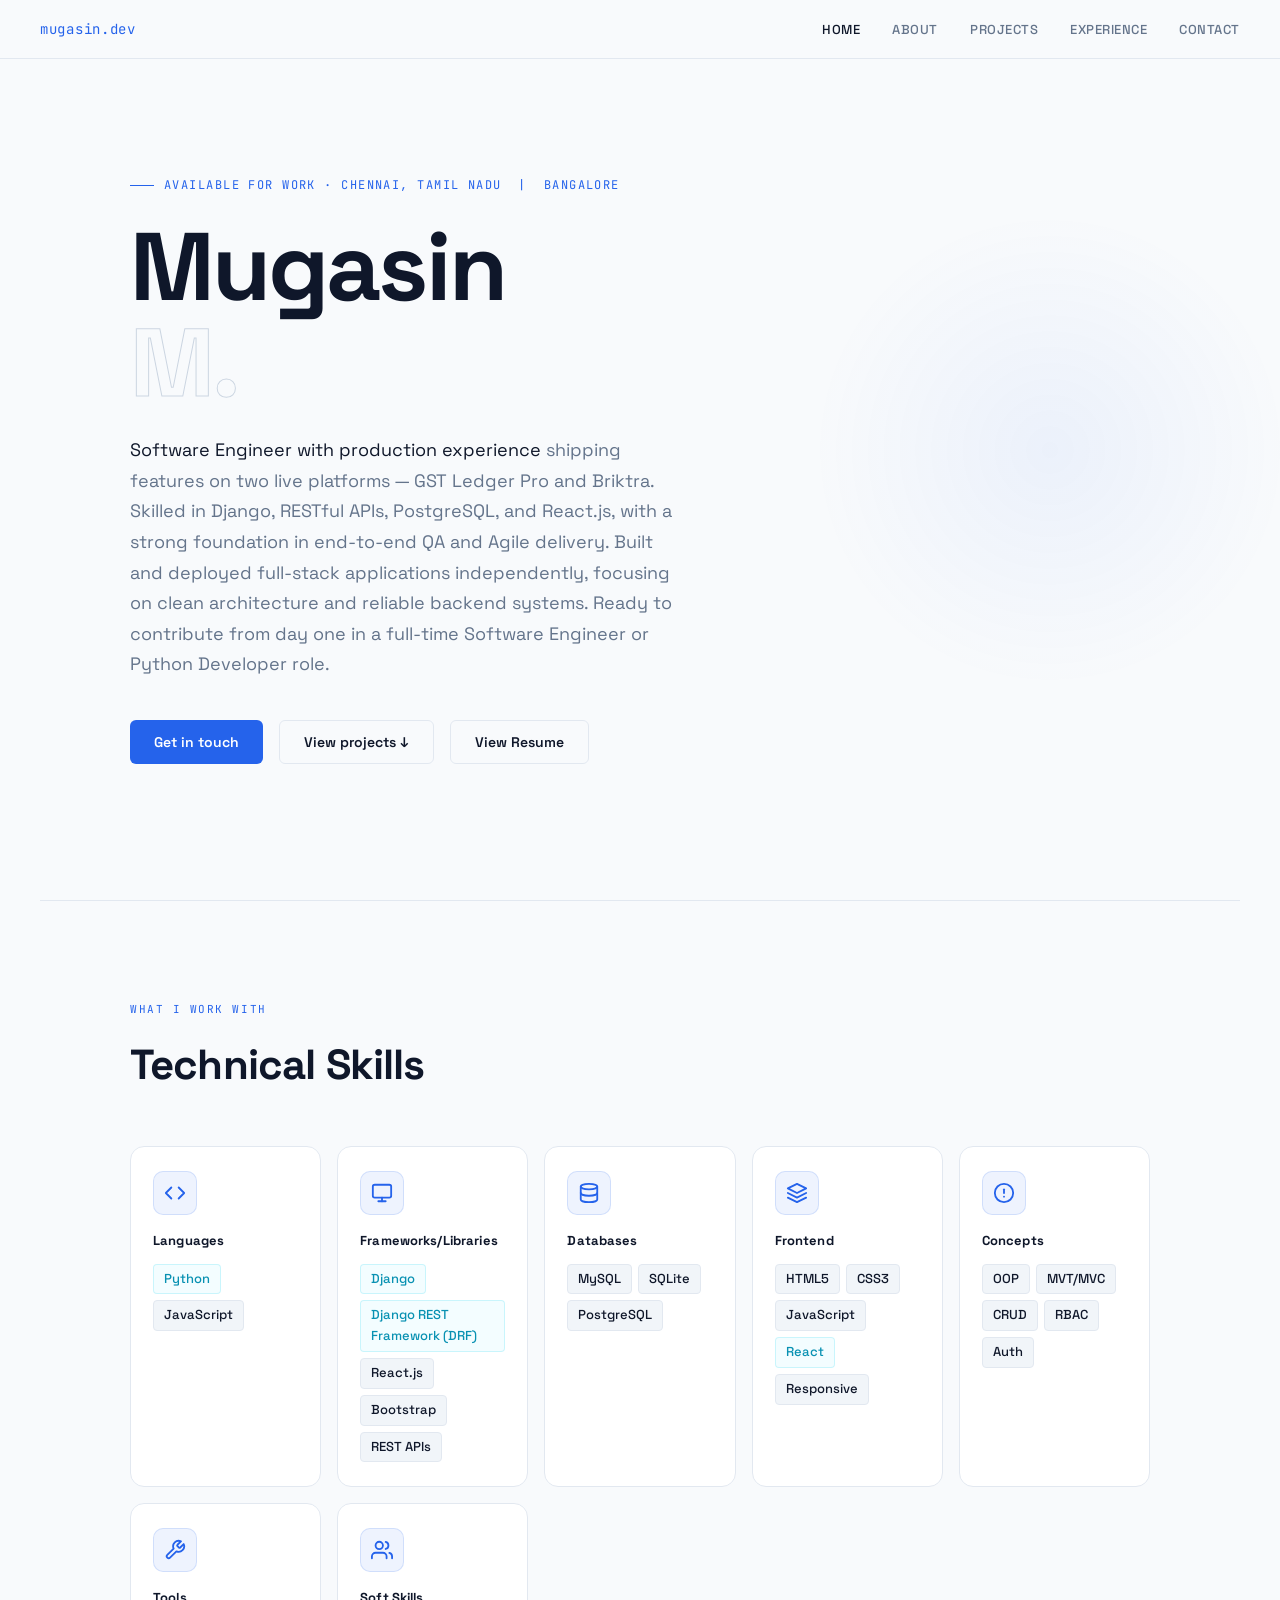
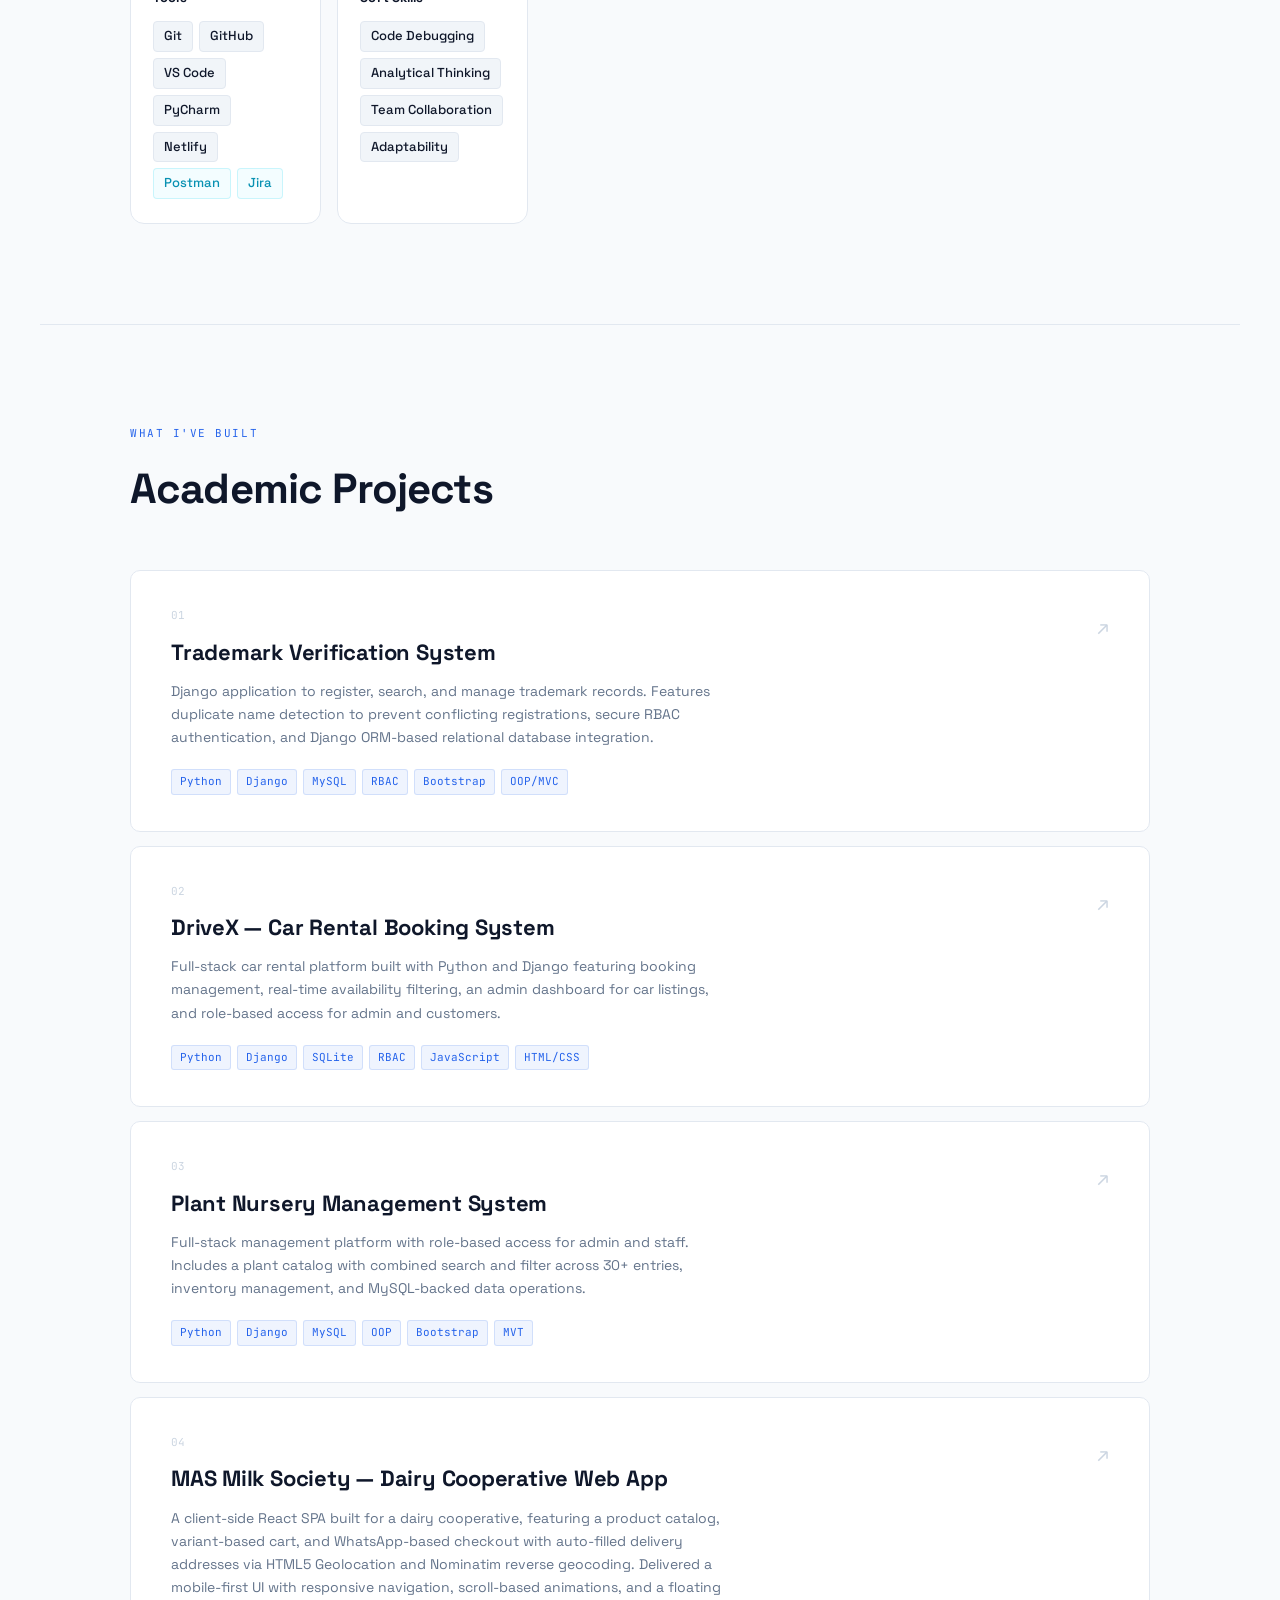
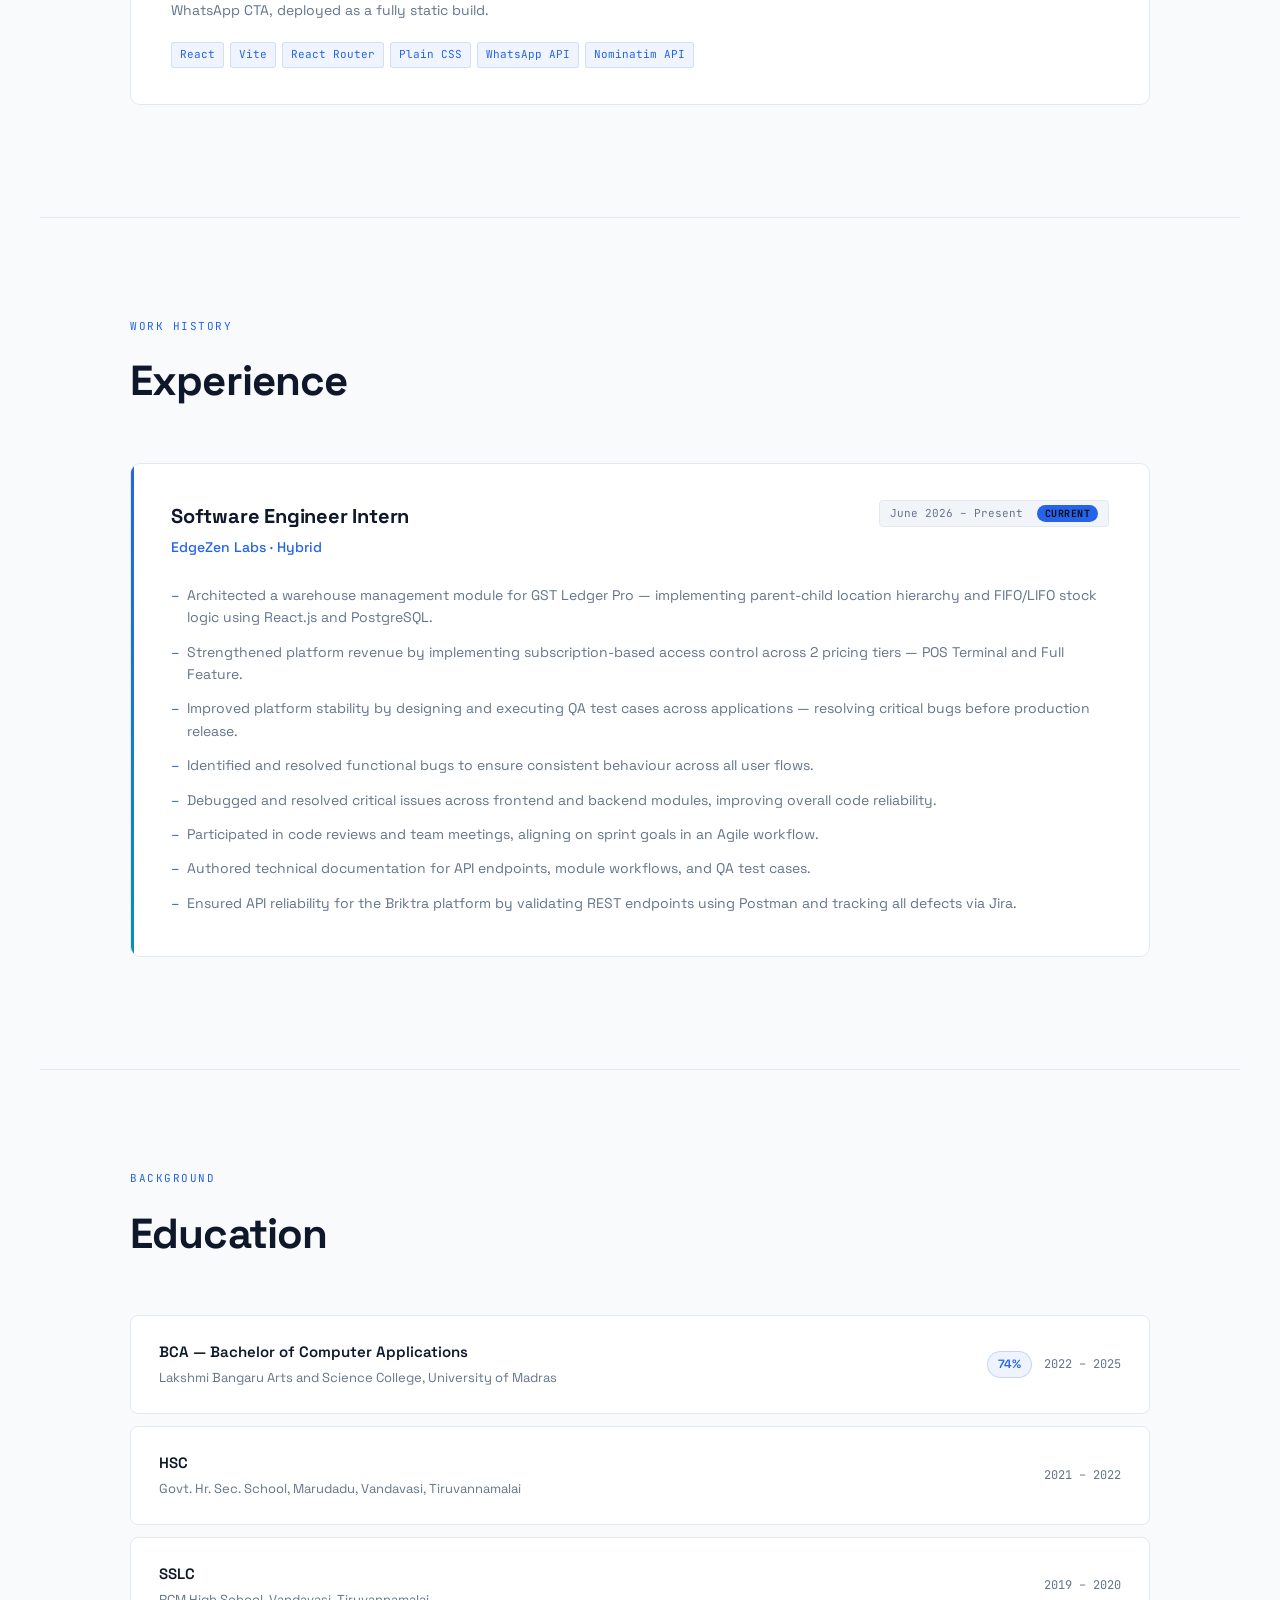
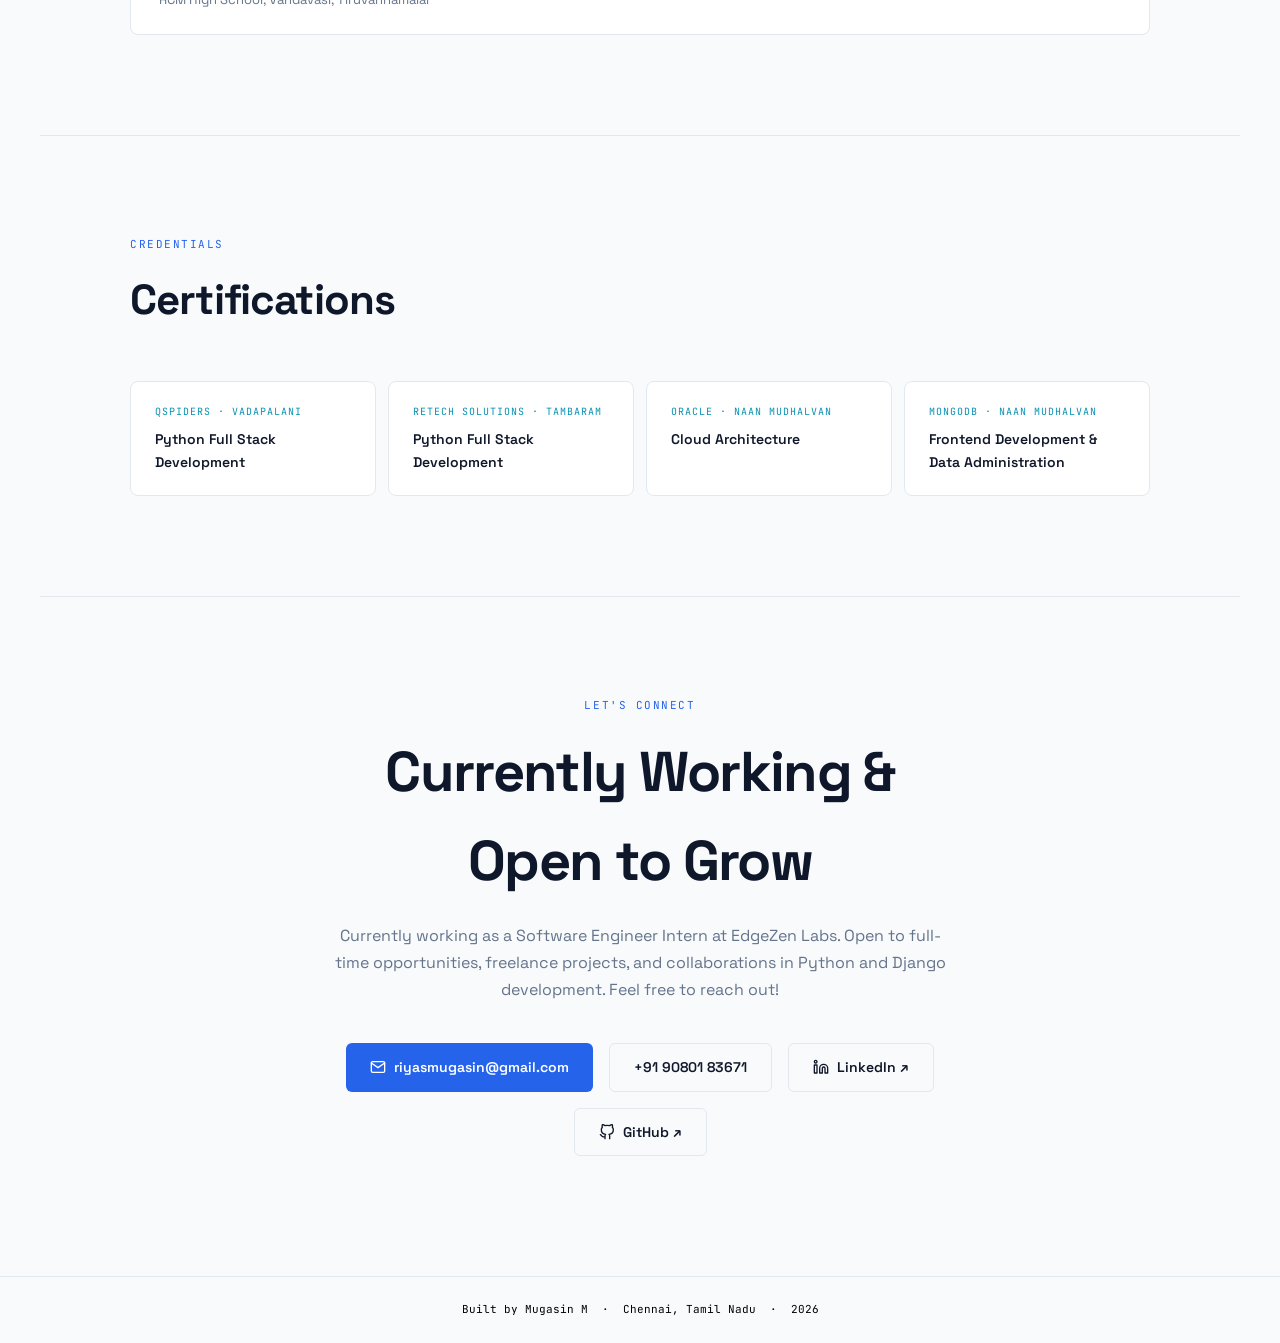
==== commit bc3e6214: "project added" ====
--- a/index.html
+++ b/index.html
@@ -218,6 +218,25 @@
       <div class="project-arrow">↗</div>
     </div>
 
+    <div class="project-card" onclick="openProject(3)" role="button" tabindex="0" aria-label="View Plant Nursery Management System details">
+      <div>
+        <div class="project-num">04</div>
+        <div class="project-name">MAS Milk Society — Dairy Cooperative Web App</div>
+        <p class="project-desc">
+          A client-side React SPA built for a dairy cooperative, featuring a product catalog, variant-based cart, and WhatsApp-based checkout with auto-filled delivery addresses via HTML5 Geolocation and Nominatim reverse geocoding. Delivered a mobile-first UI with responsive navigation, scroll-based animations, and a floating WhatsApp CTA, deployed as a fully static build.
+        </p>
+        <div class="project-stack">
+          <span class="stack-chip">React</span>
+          <span class="stack-chip">Vite</span>
+          <span class="stack-chip">React Router</span>
+          <span class="stack-chip">Plain CSS</span>
+          <span class="stack-chip">WhatsApp API</span>
+          <span class="stack-chip">Nominatim API</span>
+        </div>
+      </div>
+      <div class="project-arrow">↗</div>
+    </div>
+
     
 
   </div>
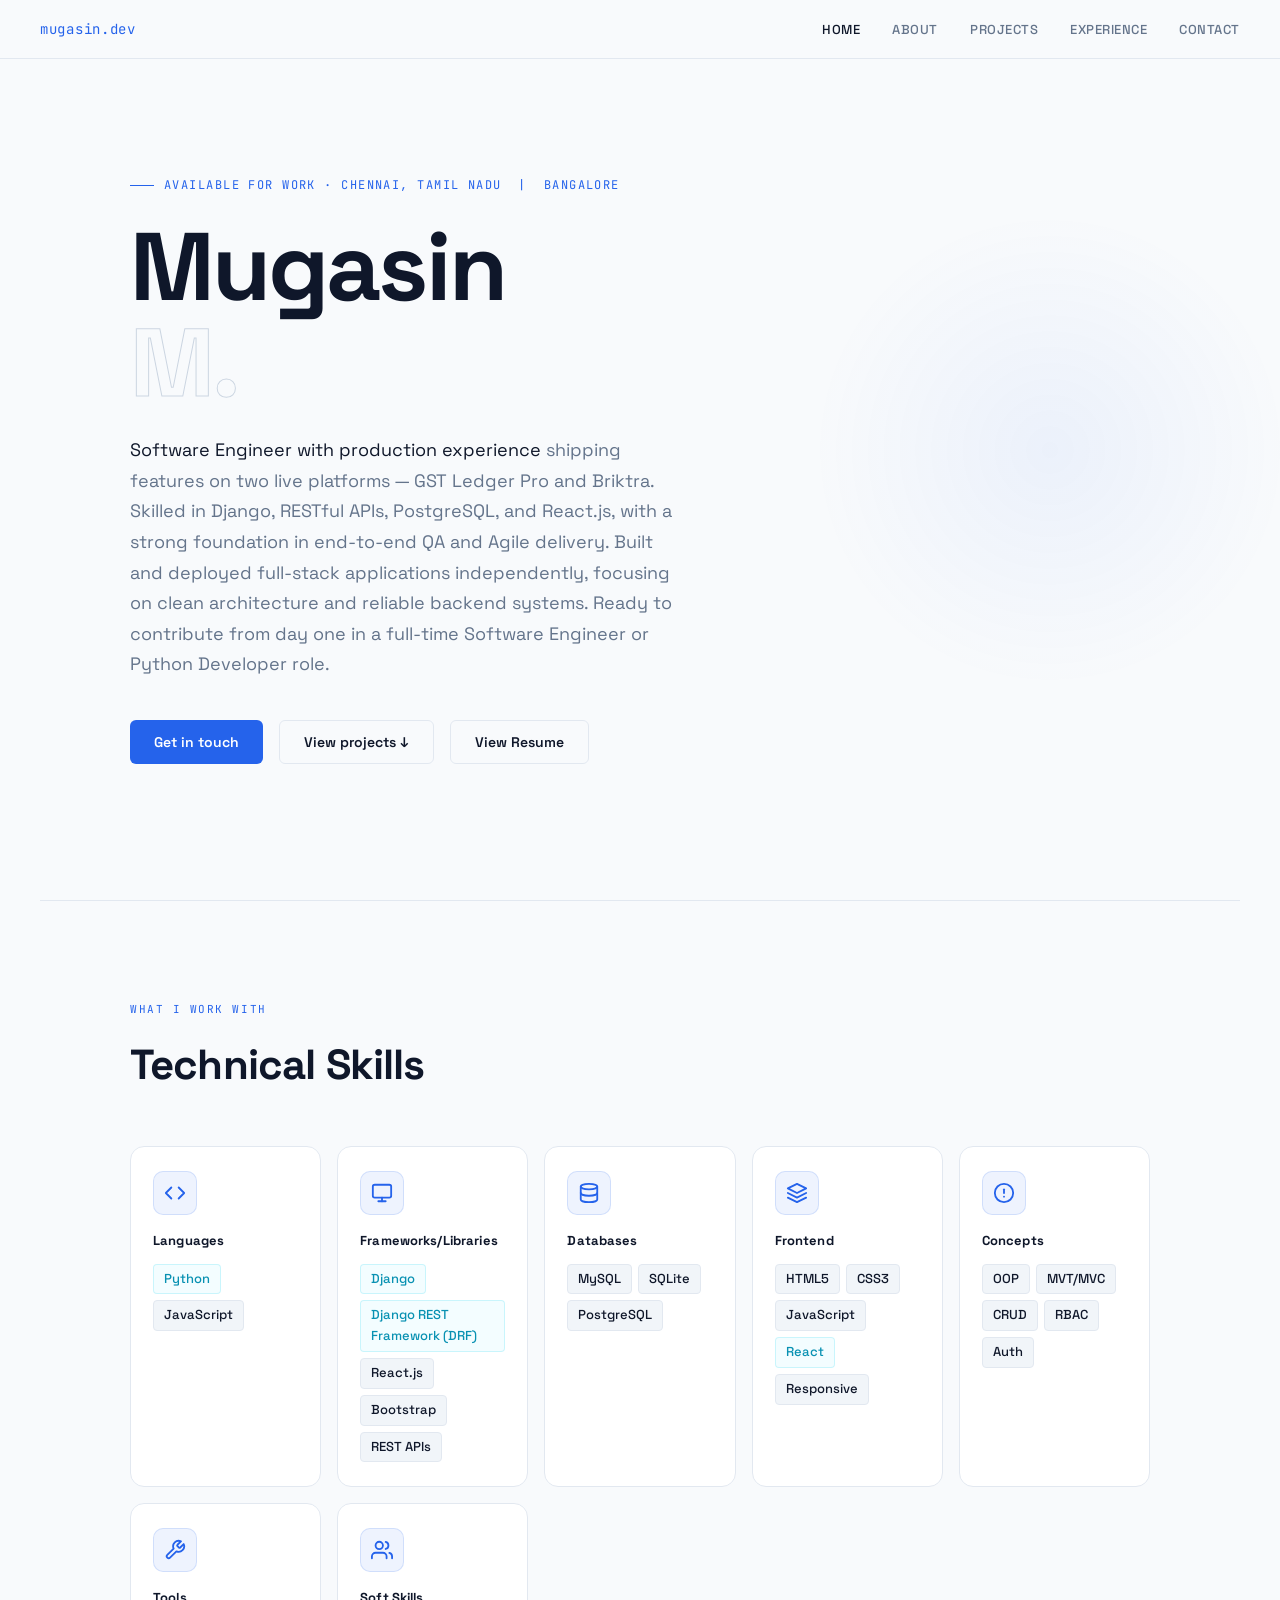
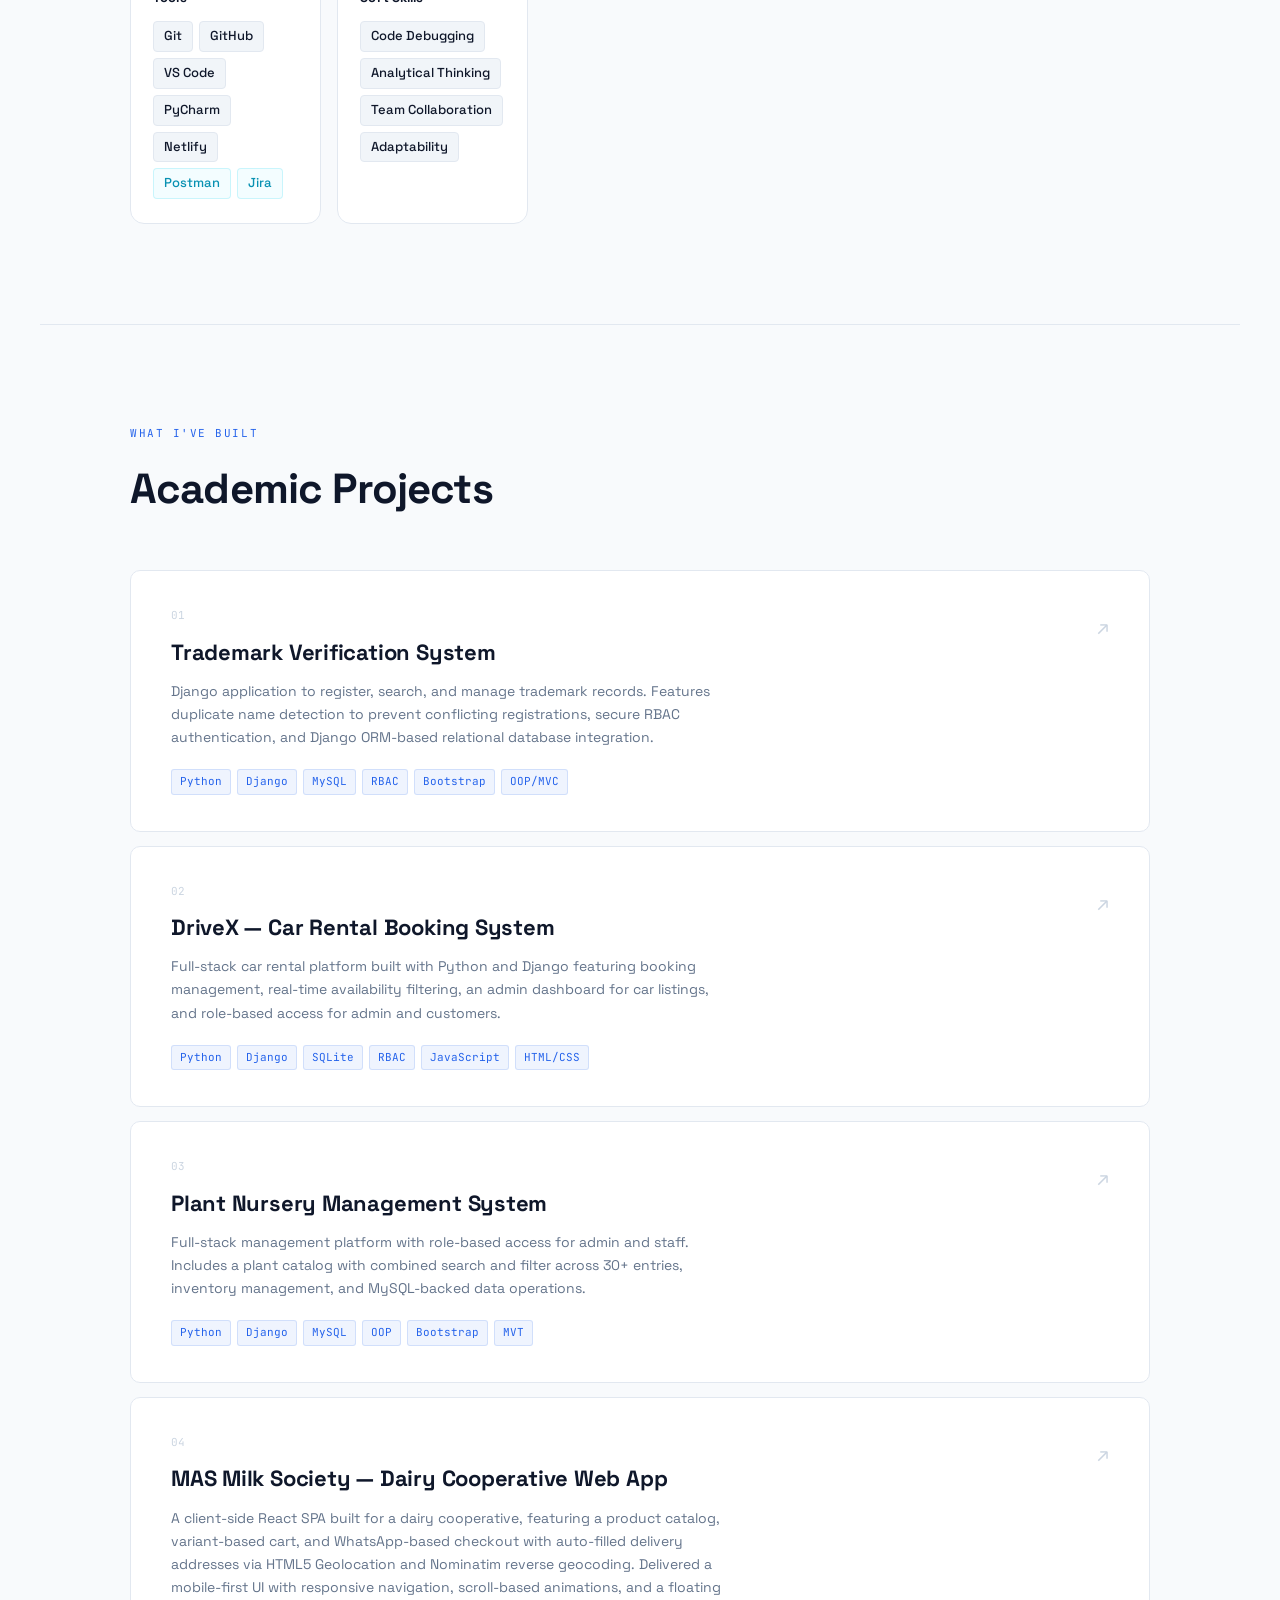
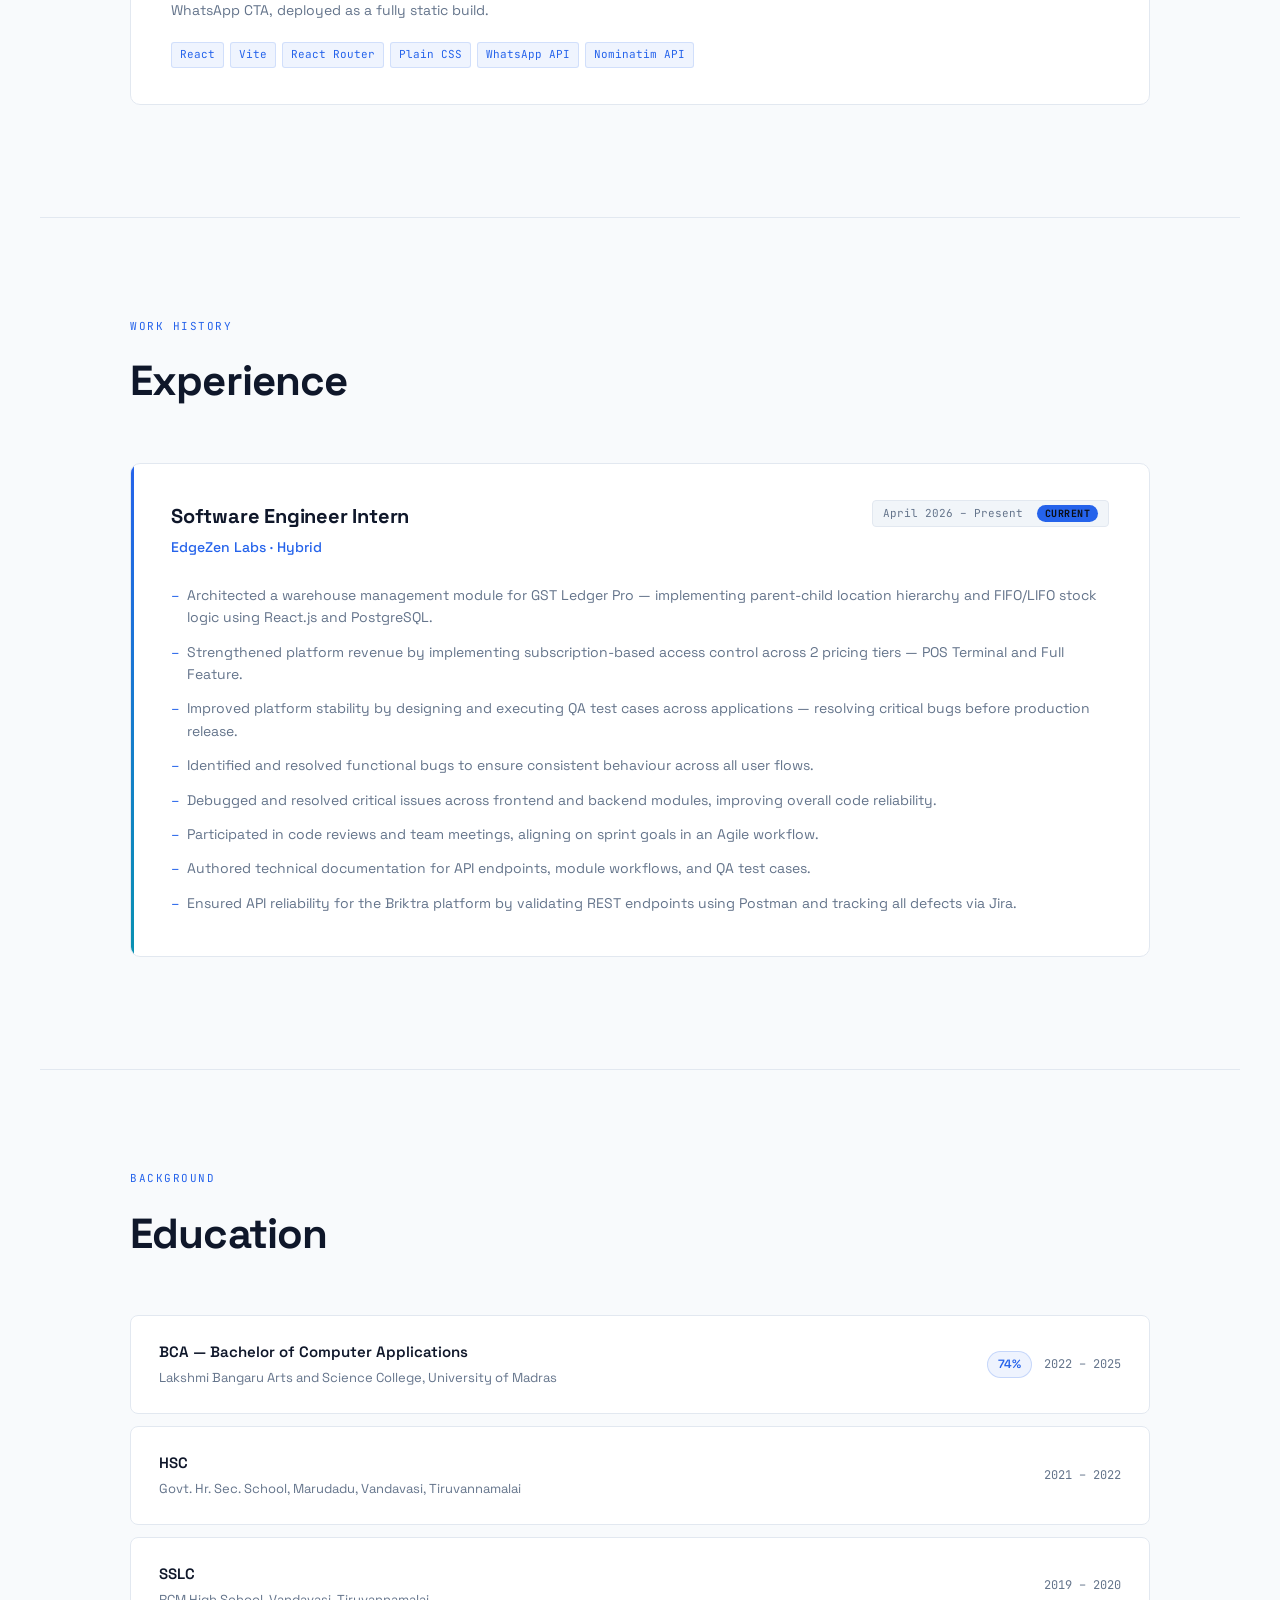
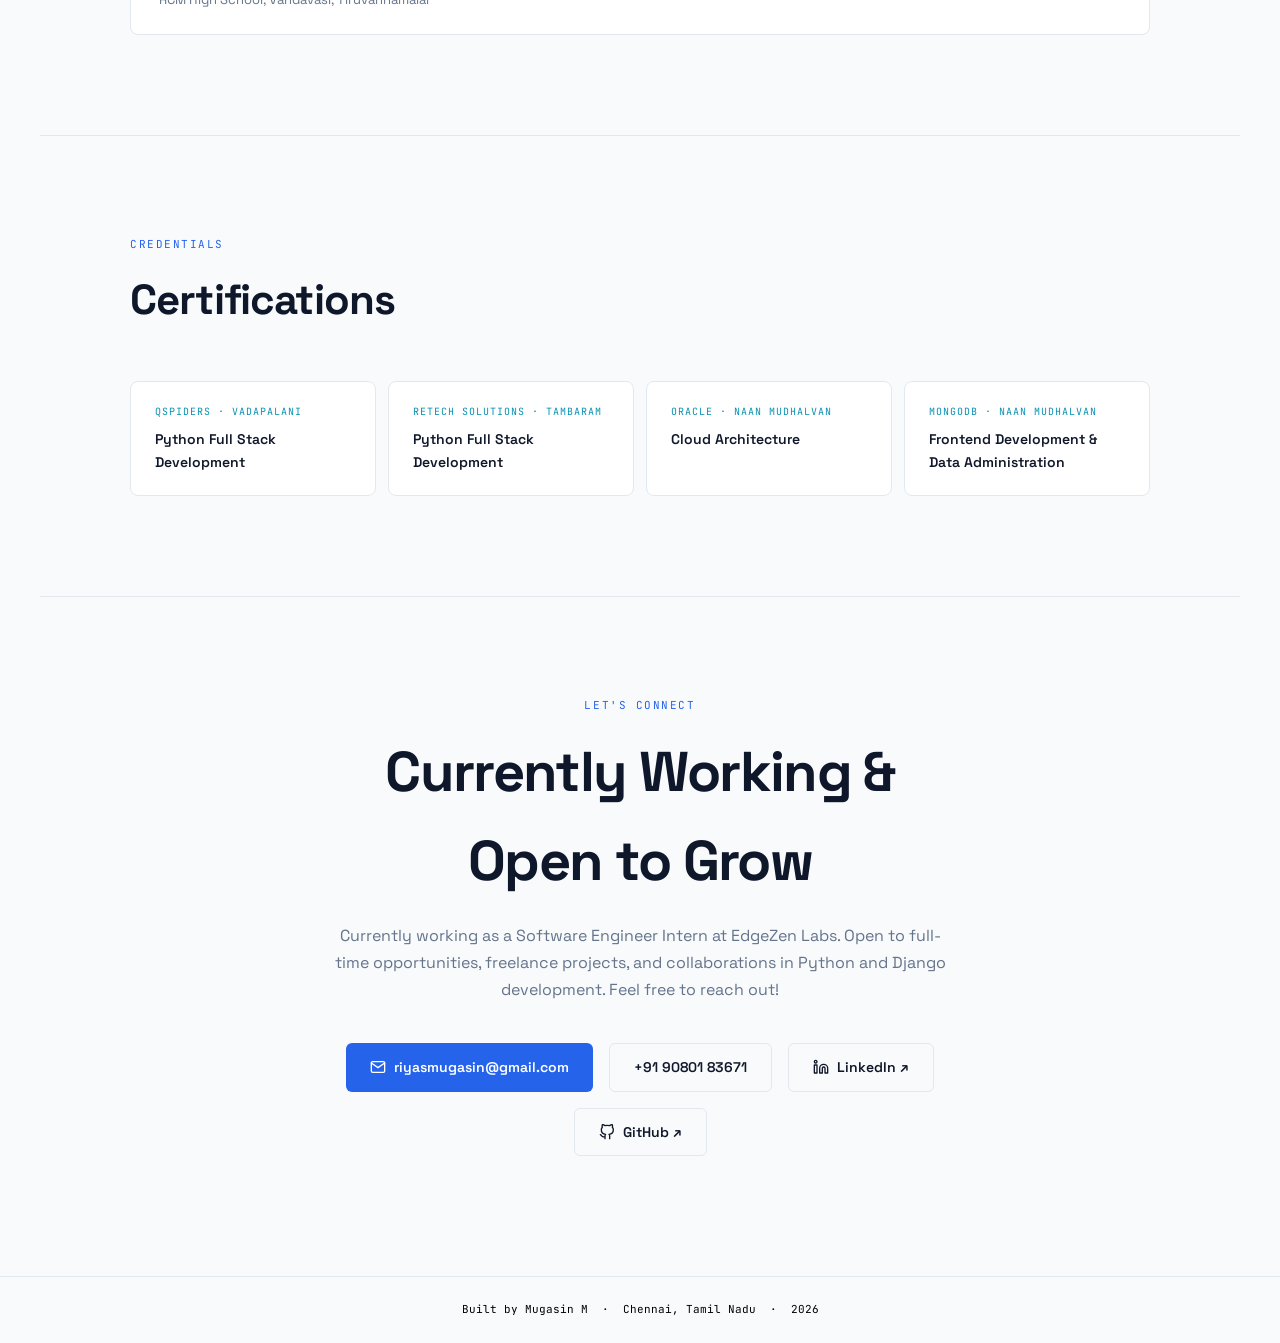
==== commit 0756f105: "resume updated" ====
--- a/index.html
+++ b/index.html
@@ -256,7 +256,7 @@
         <div class="exp-role">Software Engineer Intern</div>
         <div class="exp-company">EdgeZen Labs · Hybrid</div>
       </div>
-      <div class="exp-date">June 2026 – Present &nbsp;<span style="background:var(--accent);color:#0B0E13;font-size:10px;font-weight:700;padding:2px 8px;border-radius:20px;letter-spacing:0.05em;">CURRENT</span></div>
+      <div class="exp-date">April 2026 – Present &nbsp;<span style="background:var(--accent);color:#0B0E13;font-size:10px;font-weight:700;padding:2px 8px;border-radius:20px;letter-spacing:0.05em;">CURRENT</span></div>
     </div>
     <ul class="exp-bullets">
       <li>Architected a warehouse management module for GST Ledger Pro — implementing parent-child location hierarchy and FIFO/LIFO stock logic using React.js and PostgreSQL.</li>
